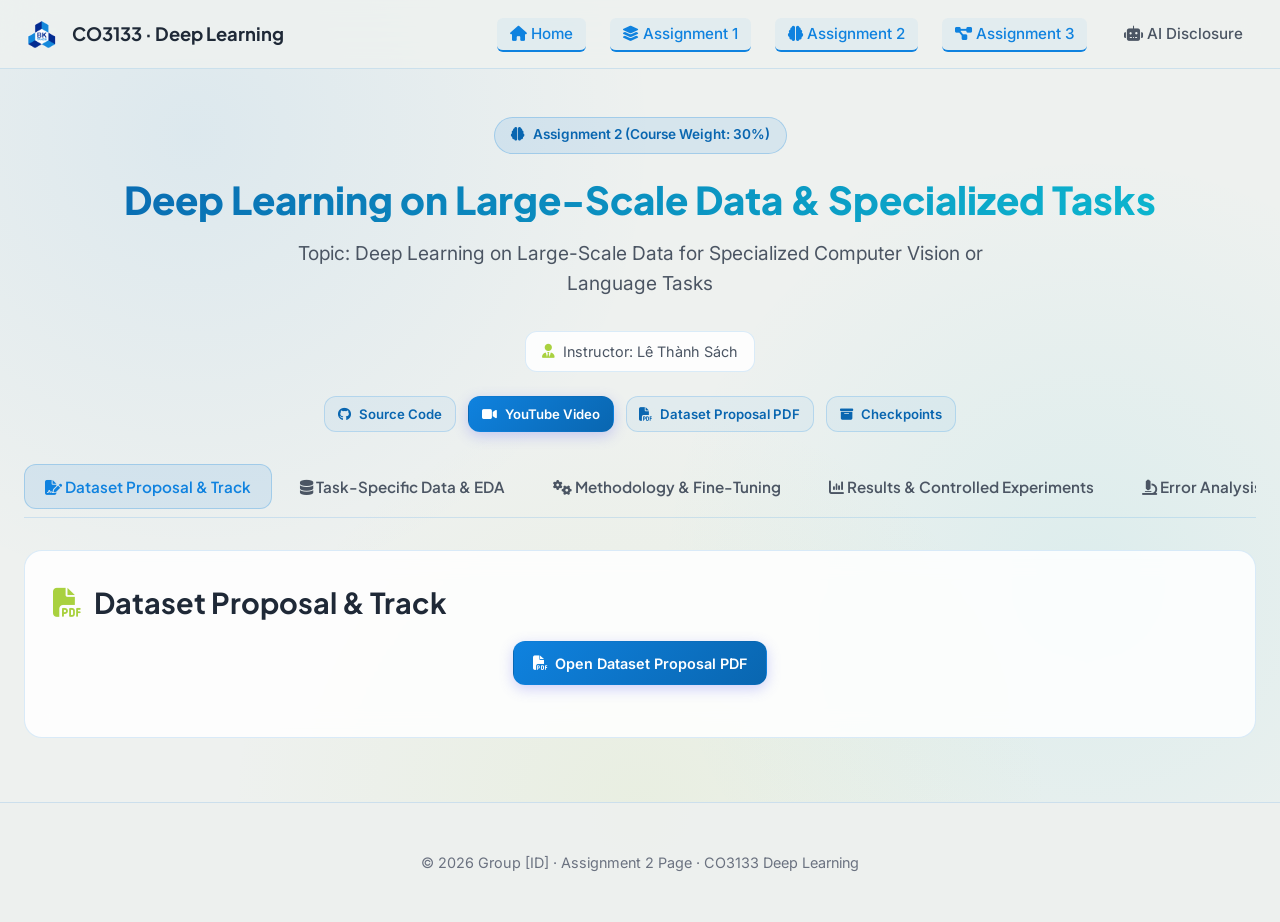
==== Assignment2/index.html @ c1dad59a "Added simple EDA illustration to index" ====
<!DOCTYPE html>
<html lang="en">
<head>
  <meta charset="UTF-8">
  <meta name="viewport" content="width=device-width, initial-scale=1.0">
  <title>Assignment 2 | Deep Learning & Its Applications</title>
  <meta name="description" content="Assignment 2: Deep Learning on Large-Scale Data and Specialized Tasks - Specialized Computer Vision / Language Track.">
  <link rel="stylesheet" href="../docs/assets/css/styles.css">
  <link rel="stylesheet" href="https://cdnjs.cloudflare.com/ajax/libs/font-awesome/6.4.0/css/all.min.css">
</head>
<body>

  <!-- Navigation Bar -->
  <nav class="navbar">
    <div class="container">
      <a href="../docs/index.html" class="nav-brand">
        <img src="../docs/assets/logoBK.png" alt="HCMUT Logo" class="brand-logo">
        <span>CO3133 · Deep Learning</span>
      </a>
      <ul class="nav-links">
        <li><a href="../docs/index.html" class="nav-link"><i class="fa-solid fa-house"></i> Home</a></li>
        <li><a href="../Assignment1/index.html" class="nav-link"><i class="fa-solid fa-layer-group"></i> Assignment 1</a></li>
        <li><a href="index.html" class="nav-link active"><i class="fa-solid fa-brain"></i> Assignment 2</a></li>
        <li><a href="../Assignment3/index.html" class="nav-link"><i class="fa-solid fa-diagram-project"></i> Assignment 3</a></li>
        <li><a href="../docs/index.html#ai-disclosure" class="nav-link"><i class="fa-solid fa-robot"></i> AI Disclosure</a></li>
      </ul>
    </div>
  </nav>

  <!-- Page Header -->
  <header class="hero" style="padding: 3rem 0 2rem 0;">
    <div class="container">
      <div class="hero-pill">
        <i class="fa-solid fa-brain"></i> Assignment 2 (Course Weight: 30%)
      </div>
      <h1 class="hero-title" style="font-size: 2.4rem;">Deep Learning on Large-Scale Data & Specialized Tasks</h1>
      <p class="hero-subtitle">
        Topic: Deep Learning on Large-Scale Data for Specialized Computer Vision or Language Tasks
      </p>

      <div class="hero-meta">
        <div class="meta-item"><i class="fa-solid fa-user-tie"></i> Instructor: Lê Thành Sách</div>
      </div>

      <div class="card-footer" style="justify-content: center; margin-top: 1.5rem;">
        <a href="https://github.com/MinhTrinhh/deep-learning-landing-page/tree/main/Assignment2/code" target="_blank" class="btn btn-secondary btn-sm"><i class="fa-brands fa-github"></i> Source Code</a>
        <a href="#video-section" class="btn btn-primary btn-sm"><i class="fa-solid fa-video"></i> YouTube Video</a>
        <a href="./dataproposal/dataproposal.pdf" target="_blank" class="btn btn-secondary btn-sm"><i class="fa-solid fa-file-pdf"></i> Dataset Proposal PDF</a>
        <a href="./checkpoints/" class="btn btn-secondary btn-sm"><i class="fa-solid fa-box-archive"></i> Checkpoints</a>
      </div>
    </div>
  </header>

  <!-- Main Content Area (Handbook Section 2.2) -->
  <main class="container">

    <!-- Interactive Navigation Tabs -->
    <div class="tabs">
      <button class="tab-btn active" data-tab="tab-proposal"><i class="fa-solid fa-file-signature"></i> Dataset Proposal & Track</button>
      <button class="tab-btn" data-tab="tab-data"><i class="fa-solid fa-database"></i> Task-Specific Data & EDA</button>
      <button class="tab-btn" data-tab="tab-methodology"><i class="fa-solid fa-gears"></i> Methodology & Fine-Tuning</button>
      <button class="tab-btn" data-tab="tab-results"><i class="fa-solid fa-chart-column"></i> Results & Controlled Experiments</button>
      <button class="tab-btn" data-tab="tab-analysis"><i class="fa-solid fa-microscope"></i> Error Analysis & Compute Cost</button>
      <button class="tab-btn" data-tab="tab-video"><i class="fa-solid fa-play"></i> Video & Deliverables</button>
      <button class="tab-btn" data-tab="tab-ai"><i class="fa-solid fa-robot"></i> AI Disclosure</button>
    </div>

    <!-- TAB 1: Dataset Proposal -->
    <div class="tab-content active" id="tab-proposal">
      <div class="card">
        <h2 class="section-title"><i class="fa-solid fa-file-pdf"></i> Dataset Proposal & Track</h2>
        <div class="card-body" style="margin-top: 1rem; text-align: center;">
          <a href="./dataproposal/dataproposal.pdf" target="_blank" class="btn btn-primary">
            <i class="fa-solid fa-file-pdf"></i> Open Dataset Proposal PDF
          </a>
        </div>
      </div>
    </div>

    <!-- TAB 2: Task-Specific Data & EDA -->
    <div class="tab-content" id="tab-data">
      <div class="card">
        <h2 class="section-title"><i class="fa-solid fa-chart-line"></i> Exploratory Data Analysis</h2>
        <div class="card-body" style="margin-top: 1rem;">
          <p>
            The dataset contains COVID-19-related tweets labeled with one of five sentiment classes.
            The analysis below summarizes class balance, tweet length, and the temporal structure of
            the supplied training and test splits. The model input is <code>OriginalTweet</code>; the
            target is <code>Sentiment</code>.
          </p>

          <div class="grid-2" style="margin-top: 1.5rem; gap: 1rem;">
            <div class="card" style="margin: 0;">
              <div class="card-body">
                <p style="color: var(--text-muted); margin-bottom: 0.35rem;">Training samples</p>
                <h3 style="margin: 0;">41,157</h3>
              </div>
            </div>
            <div class="card" style="margin: 0;">
              <div class="card-body">
                <p style="color: var(--text-muted); margin-bottom: 0.35rem;">Test samples</p>
                <h3 style="margin: 0;">3,798</h3>
              </div>
            </div>
            <div class="card" style="margin: 0;">
              <div class="card-body">
                <p style="color: var(--text-muted); margin-bottom: 0.35rem;">Sentiment classes</p>
                <h3 style="margin: 0;">5</h3>
              </div>
            </div>
            <div class="card" style="margin: 0;">
              <div class="card-body">
                <p style="color: var(--text-muted); margin-bottom: 0.35rem;">Missing tweet texts / labels</p>
                <h3 style="margin: 0;">0 / 0</h3>
              </div>
            </div>
          </div>

          <h3 style="margin-top: 2rem;">1. Sentiment Class Distribution</h3>
          <p>
            Positive is the largest training class (11,422; 27.75%), while Extremely Negative is the
            smallest (5,481; 13.32%). The dataset is moderately imbalanced, but no single class
            dominates. Accuracy should therefore be reported alongside macro-F1, which weights all
            five classes equally.
          </p>
          <figure style="margin: 1.25rem 0 1.75rem;">
            <img src="./eda_assets/sentiment_distribution.png"
                 alt="Bar charts showing sentiment counts in the training and test sets"
                 loading="lazy"
                 style="display: block; width: 100%; max-width: 1000px; height: auto; margin: 0 auto; border-radius: var(--radius-md);">
            <figcaption style="text-align: center; color: var(--text-muted); font-size: 0.9rem; margin-top: 0.6rem;">
              Figure 1. Sentiment label counts in the supplied training and test sets.
            </figcaption>
          </figure>

          <h3>2. Tweet Length and Text Characteristics</h3>
          <p>
            Tweets contain informal social-media text, including URLs, hashtags, mentions, and
            punctuation. Mean tweet length is 204.20 characters and 30.50 whitespace-separated words
            in the training set, compared with 213.44 characters and 32.91 words in the test set.
            The observed maximum is 64 words in training and 62 words in testing.
          </p>
          <figure style="margin: 1.25rem 0 1.75rem;">
            <img src="./eda_assets/word_count_distribution.png"
                 alt="Histograms of whitespace-separated word counts per tweet for the training and test sets"
                 loading="lazy"
                 style="display: block; width: 100%; max-width: 1000px; height: auto; margin: 0 auto; border-radius: var(--radius-md);">
            <figcaption style="text-align: center; color: var(--text-muted); font-size: 0.9rem; margin-top: 0.6rem;">
              Figure 2. Word-count distributions for training and test tweets.
            </figcaption>
          </figure>

          <div class="table-responsive" style="margin: 1rem 0 1.75rem;">
            <table class="table">
              <thead>
                <tr><th>Statistic</th><th>Training set</th><th>Test set</th></tr>
              </thead>
              <tbody>
                <tr><td>Mean characters per tweet</td><td>204.20</td><td>213.44</td></tr>
                <tr><td>Median characters per tweet</td><td>215</td><td>227</td></tr>
                <tr><td>Mean words per tweet</td><td>30.50</td><td>32.91</td></tr>
                <tr><td>Median words per tweet</td><td>32</td><td>34</td></tr>
                <tr><td>Mean URLs per tweet</td><td>0.58</td><td>0.48</td></tr>
                <tr><td>Mean hashtags per tweet</td><td>1.97</td><td>2.06</td></tr>
                <tr><td>Mean mentions per tweet</td><td>0.43</td><td>0.32</td></tr>
              </tbody>
            </table>
          </div>

          <p>
            Preprocessing will preserve sentiment-bearing signals such as negation, punctuation,
            and hashtags. Token sequences will be truncated and padded consistently, with padding
            excluded from meaningful model computation through attention masks or sequence-length
            handling.
          </p>

          <h3 style="margin-top: 2rem;">3. Temporal Distribution Shift</h3>
          <p>
            The supplied test set primarily predates the training set: test dates span 2–16 March
            2020, whereas training dates span 16 March–14 April 2020. Tweet volume also varies
            substantially by date. Because COVID-19 discussion and public sentiment can change over
            time, test performance may reflect temporal distribution differences as well as model
            quality.
          </p>
          <div class="grid-2" style="margin-top: 1rem; gap: 1rem;">
            <figure style="margin: 0;">
              <img src="./eda_assets/test_tweets_by_date.png"
                   alt="Line chart of test tweet counts by date from early to mid-March 2020"
                   loading="lazy"
                   style="display: block; width: 100%; height: auto; border-radius: var(--radius-md);">
              <figcaption style="text-align: center; color: var(--text-muted); font-size: 0.9rem; margin-top: 0.6rem;">
                Figure 3. Test tweets per date (2–16 March 2020).
              </figcaption>
            </figure>
            <figure style="margin: 0;">
              <img src="./eda_assets/train_tweets_by_date.png"
                   alt="Line chart of training tweet counts by date from mid-March to mid-April 2020"
                   loading="lazy"
                   style="display: block; width: 100%; height: auto; border-radius: var(--radius-md);">
              <figcaption style="text-align: center; color: var(--text-muted); font-size: 0.9rem; margin-top: 0.6rem;">
                Figure 4. Training tweets per date (16 March–14 April 2020).
              </figcaption>
            </figure>
          </div>

          <div class="callout callout-info" style="margin-top: 1.5rem;">
            <div class="callout-title">Evaluation consideration</div>
            <p>
              Keep the supplied test split untouched for the primary comparison, and interpret its
              results in light of the temporal difference. Use a stratified validation subset from the
              training file for checkpoint selection and hyperparameter tuning.
            </p>
          </div>

          <h3 style="margin-top: 2rem;">4. Duplicate and Missing-Value Checks</h3>
          <p>
            Tweet texts and sentiment labels have no missing values. The preliminary normalized-text
            check found 15 repeated texts within the training set, no repeated normalized texts within
            the test set, and one normalized text shared across the two splits (approximately 0.03% of
            unique test texts). No conflicting sentiment labels were found for normalized duplicates.
            This overlap should be documented when reporting final evaluation results.
          </p>
        </div>
      </div>
    </div>

    <!-- TAB 3: Methodology -->
    <div class="tab-content" id="tab-methodology">
      <div class="card">
        <h2 class="section-title"><i class="fa-solid fa-sliders"></i> Baseline, Pretrained Backbone & Fine-Tuning Protocol</h2>
        <div class="card-body" style="margin-top: 1rem;">
          <p>Documented fine-tuning protocol (frozen backbone vs layer-wise unfreezing, learning rate schedulers, data augmentation strategies).</p>
        </div>
      </div>
    </div>

    <!-- TAB 4: Results & Controlled Experiments -->
    <div class="tab-content" id="tab-results">
      <div class="card">
        <h2 class="section-title"><i class="fa-solid fa-flask"></i> Controlled Factor Experiments & Metrics</h2>
        <div class="card-body" style="margin-top: 1rem;">
          
          <div class="table-responsive">
            <table class="table">
              <thead>
                <tr>
                  <th>Experiment ID</th>
                  <th>Changed Factor</th>
                  <th>Primary Metric (mAP / mIoU / Acc)</th>
                  <th>Secondary Metric (F1 / Dice)</th>
                  <th>Compute Cost</th>
                </tr>
              </thead>
              <tbody>
                <tr>
                  <td><strong>EXP-1</strong></td>
                  <td>Baseline (Scratch training)</td>
                  <td>--</td>
                  <td>--</td>
                  <td>--</td>
                </tr>
                <tr>
                  <td><strong>EXP-2</strong></td>
                  <td>Pretrained Backbone (Frozen)</td>
                  <td>--</td>
                  <td>--</td>
                  <td>--</td>
                </tr>
                <tr>
                  <td><strong>EXP-3</strong></td>
                  <td>Pretrained Backbone (Full Fine-Tune)</td>
                  <td>--</td>
                  <td>--</td>
                  <td>--</td>
                </tr>
              </tbody>
            </table>
          </div>

        </div>
      </div>
    </div>

    <!-- TAB 5: Error Analysis & Compute Cost -->
    <div class="tab-content" id="tab-analysis">
      <div class="card">
        <h2 class="section-title"><i class="fa-solid fa-bug"></i> Error Taxonomy & Compute-Cost Breakdown</h2>
        <div class="card-body" style="margin-top: 1rem;">
          <p>Failure category breakdown, qualitative failure cases, and hardware compute utilization analysis (GPU hours, memory footprint).</p>
        </div>
      </div>
    </div>

    <!-- TAB 6: Video & Deliverables -->
    <div class="tab-content" id="tab-video">
      <div class="card" id="video-section">
        <h2 class="section-title"><i class="fa-solid fa-video"></i> Presentation Video & Deliverables</h2>
        <div class="card-body" style="margin-top: 1rem;">
          <div class="callout callout-info">
            <div class="callout-title">YouTube Title Standard</div>
            <p><code>CO3133-Semester-261 - Group [ID] - Assignment 2</code></p>
          </div>

          <div class="video-responsive">
            <div class="video-placeholder">
              <i class="fa-brands fa-youtube"></i>
              <p><strong>YouTube Video Embed Placeholder (Assignment 2)</strong></p>
            </div>
          </div>
        </div>
      </div>
    </div>

    <!-- TAB 7: AI Disclosure -->
    <div class="tab-content" id="tab-ai">
      <div class="card">
        <h2 class="section-title"><i class="fa-solid fa-robot"></i> Assignment 2 AI Disclosure</h2>
        <div class="card-body" style="margin-top: 1rem;">
          <p>AI usage records for Assignment 2 per Section 5 of the handbook.</p>
        </div>
      </div>
    </div>

  </main>

  <!-- Footer -->
  <footer class="footer">
    <div class="container">
      <p>© 2026 Group [ID] · Assignment 2 Page · CO3133 Deep Learning</p>
    </div>
  </footer>

  <script src="../docs/assets/js/main.js"></script>
</body>
</html>
---- docs/assets/css/styles.css ----
/* ==========================================================================
   Deep Learning & Its Applications (CO3133) - Design System & Styles
   ========================================================================== */

@import url('https://fonts.googleapis.com/css2?family=Inter:wght@300;400;500;600;700;800&family=JetBrains+Mono:wght@400;500;600&family=Plus+Jakarta+Sans:wght@500;600;700;800&display=swap');

:root {
  /* Color Palette - Beach Theme */
  --bg-dark: #eef1ef;
  --bg-card: rgba(255, 255, 255, 0.85);
  --bg-card-hover: rgba(255, 255, 255, 1);
  --bg-surface: #ffffff;
  --bg-glass: rgba(255, 255, 255, 0.65);
  
  --border-color: rgba(15, 130, 223, 0.15);
  --border-highlight: rgba(13, 188, 209, 0.4);
  
  --primary: #0f82df;
  --primary-light: #0dbcd1;
  --primary-dark: #0966b0;
  --secondary: #a9d13f;
  --secondary-light: #92e4cc;
  --accent: #0dbcd1;
  
  --text-main: #1f2937;
  --text-muted: #4b5563;
  --text-subtle: #6b7280;
  
  --status-approved: #86ad21;
  --status-pending: #f59e0b;
  --status-info: #0f82df;

  /* Fonts & Shadows */
  --font-heading: 'Plus Jakarta Sans', -apple-system, sans-serif;
  --font-body: 'Inter', -apple-system, sans-serif;
  --font-mono: 'JetBrains Mono', monospace;
  
  --glow-primary: 0 0 25px rgba(15, 130, 223, 0.2);
  --glow-secondary: 0 0 25px rgba(169, 209, 63, 0.2);
  --glass-shadow: 0 8px 32px 0 rgba(0, 0, 0, 0.05);
  
  --radius-sm: 6px;
  --radius-md: 12px;
  --radius-lg: 18px;
  --radius-xl: 24px;

  --transition: all 0.25s cubic-bezier(0.4, 0, 0.2, 1);
}

/* Base Reset & Typography */
* {
  box-sizing: border-box;
  margin: 0;
  padding: 0;
}

html {
  scroll-behavior: smooth;
  font-size: 16px;
}

body {
  background-color: var(--bg-dark);
  color: var(--text-main);
  font-family: var(--font-body);
  line-height: 1.6;
  overflow-x: hidden;
  background-image: 
    radial-gradient(circle at 15% 15%, rgba(15, 130, 223, 0.08) 0%, transparent 35%),
    radial-gradient(circle at 85% 65%, rgba(13, 188, 209, 0.08) 0%, transparent 35%),
    radial-gradient(circle at 50% 90%, rgba(169, 209, 63, 0.08) 0%, transparent 40%);
  background-attachment: fixed;
}

/* Layout Containers */
.container {
  max-width: 1280px;
  margin: 0 auto;
  padding: 0 1.5rem;
}

/* Header & Navigation */
.navbar {
  position: sticky;
  top: 0;
  z-index: 100;
  background: rgba(238, 241, 239, 0.85);
  backdrop-filter: blur(16px);
  -webkit-backdrop-filter: blur(16px);
  border-bottom: 1px solid var(--border-color);
  padding: 1rem 0;
  transition: var(--transition);
}

.navbar .container {
  display: flex;
  justify-content: space-between;
  align-items: center;
}

.nav-brand {
  display: flex;
  align-items: center;
  gap: 0.75rem;
  text-decoration: none;
  color: var(--text-main);
  font-family: var(--font-heading);
  font-weight: 700;
  font-size: 1.15rem;
}

.brand-logo {
  width: 2.25rem;
  height: 2.25rem;
  object-fit: contain;
}

.brand-badge {
  background: linear-gradient(135deg, var(--primary), var(--secondary));
  color: white;
  padding: 0.25rem 0.6rem;
  border-radius: var(--radius-sm);
  font-size: 0.75rem;
  font-weight: 800;
  letter-spacing: 0.5px;
}

.nav-links {
  display: flex;
  list-style: none;
  gap: 1.5rem;
  align-items: center;
}

.nav-link {
  color: var(--text-muted);
  text-decoration: none;
  font-weight: 500;
  font-size: 0.95rem;
  transition: var(--transition);
  padding: 0.4rem 0.8rem;
  border-radius: var(--radius-sm);
}

.nav-link:hover, .nav-link.active {
  color: var(--primary);
  background: rgba(15, 130, 223, 0.05);
}

.nav-link.active {
  color: var(--primary);
  border-bottom: 2px solid var(--primary);
}

/* Hero Section */
.hero {
  padding: 4rem 0 3rem 0;
  text-align: center;
  position: relative;
}

.hero-pill {
  display: inline-flex;
  align-items: center;
  gap: 0.5rem;
  padding: 0.4rem 1rem;
  background: rgba(15, 130, 223, 0.1);
  border: 1px solid rgba(15, 130, 223, 0.25);
  border-radius: 9999px;
  color: var(--primary-dark);
  font-size: 0.85rem;
  font-weight: 600;
  margin-bottom: 1.5rem;
}

.hero-title {
  font-family: var(--font-heading);
  font-size: 3rem;
  font-weight: 800;
  line-height: 1.15;
  margin-bottom: 1rem;
  background: linear-gradient(135deg, var(--primary-dark) 0%, var(--primary-light) 100%);
  -webkit-background-clip: text;
  -webkit-text-fill-color: transparent;
}

.hero-subtitle {
  font-size: 1.2rem;
  color: var(--text-muted);
  max-width: 750px;
  margin: 0 auto 2rem auto;
}

.hero-meta {
  display: flex;
  justify-content: center;
  flex-wrap: wrap;
  gap: 1.5rem;
  font-size: 0.9rem;
  color: var(--text-muted);
}

.meta-item {
  display: flex;
  align-items: center;
  gap: 0.5rem;
  background: var(--bg-card);
  padding: 0.5rem 1rem;
  border-radius: var(--radius-md);
  border: 1px solid var(--border-color);
}

.meta-item i {
  color: var(--secondary);
}

/* Cards & Grid Layouts */
.grid-3 {
  display: grid;
  grid-template-columns: repeat(auto-fit, minmax(320px, 1fr));
  gap: 1.75rem;
  margin: 2rem 0;
}

.grid-2 {
  display: grid;
  grid-template-columns: repeat(auto-fit, minmax(400px, 1fr));
  gap: 1.75rem;
  margin: 2rem 0;
}

.card {
  background: var(--bg-card);
  backdrop-filter: blur(12px);
  -webkit-backdrop-filter: blur(12px);
  border: 1px solid var(--border-color);
  border-radius: var(--radius-lg);
  padding: 1.75rem;
  transition: var(--transition);
  position: relative;
  overflow: hidden;
  display: flex;
  flex-direction: column;
}

.card:hover {
  transform: translateY(-4px);
  background: var(--bg-card-hover);
  border-color: var(--border-highlight);
  box-shadow: var(--glow-primary);
}

.card-header {
  display: flex;
  justify-content: space-between;
  align-items: flex-start;
  margin-bottom: 1rem;
}

.card-title {
  font-family: var(--font-heading);
  font-size: 1.3rem;
  font-weight: 700;
  color: var(--text-main);
}

.card-badge {
  font-size: 0.75rem;
  font-weight: 700;
  padding: 0.25rem 0.6rem;
  border-radius: var(--radius-sm);
  text-transform: uppercase;
}

.badge-weight {
  background: rgba(99, 102, 241, 0.15);
  color: var(--primary-light);
  border: 1px solid rgba(99, 102, 241, 0.3);
}

.badge-approved {
  background: rgba(16, 185, 129, 0.15);
  color: var(--status-approved);
  border: 1px solid rgba(16, 185, 129, 0.3);
}

.badge-pending {
  background: rgba(245, 158, 11, 0.15);
  color: var(--status-pending);
  border: 1px solid rgba(245, 158, 11, 0.3);
}

.card-body {
  color: var(--text-muted);
  font-size: 0.95rem;
  margin-bottom: 1.5rem;
  flex-grow: 1;
}

.card-footer {
  display: flex;
  gap: 0.75rem;
  flex-wrap: wrap;
}

/* Button Styles */
.btn {
  display: inline-flex;
  align-items: center;
  gap: 0.5rem;
  padding: 0.6rem 1.2rem;
  border-radius: var(--radius-md);
  font-weight: 600;
  font-size: 0.9rem;
  text-decoration: none;
  cursor: pointer;
  transition: var(--transition);
  border: 1px solid transparent;
}

.btn-primary {
  background: linear-gradient(135deg, var(--primary), var(--primary-dark));
  color: white;
  box-shadow: 0 4px 14px rgba(99, 102, 241, 0.3);
}

.btn-primary:hover {
  transform: translateY(-2px);
  box-shadow: 0 6px 20px rgba(99, 102, 241, 0.5);
}

.btn-secondary {
  background: rgba(15, 130, 223, 0.05);
  color: var(--primary-dark);
  border: 1px solid rgba(15, 130, 223, 0.2);
}

.btn-secondary:hover {
  background: rgba(15, 130, 223, 0.1);
  border-color: rgba(15, 130, 223, 0.3);
}

.btn-sm {
  padding: 0.4rem 0.8rem;
  font-size: 0.825rem;
}

/* Section Titles & Containers */
.section {
  padding: 3rem 0;
  border-bottom: 1px solid var(--border-color);
}

.section-header {
  margin-bottom: 2rem;
}

.section-title {
  font-family: var(--font-heading);
  font-size: 1.8rem;
  font-weight: 700;
  color: var(--text-main);
  display: flex;
  align-items: center;
  gap: 0.75rem;
}

.section-title i {
  color: var(--secondary);
}

.section-desc {
  color: var(--text-muted);
  margin-top: 0.4rem;
}

/* Timeline Components */
.timeline {
  position: relative;
  max-width: 900px;
  margin: 2rem auto;
  padding-left: 2rem;
}

.timeline::before {
  content: '';
  position: absolute;
  left: 0;
  top: 0;
  bottom: 0;
  width: 2px;
  background: linear-gradient(180deg, var(--primary), var(--secondary), transparent);
}

.timeline-item {
  position: relative;
  margin-bottom: 2rem;
}

.timeline-dot {
  position: absolute;
  left: -2rem;
  top: 0.25rem;
  transform: translateX(-50%);
  width: 14px;
  height: 14px;
  border-radius: 50%;
  background: var(--bg-dark);
  border: 3px solid var(--secondary);
}

.timeline-item.active .timeline-dot {
  background: var(--secondary-light);
  box-shadow: var(--glow-secondary);
}

.timeline-content {
  background: var(--bg-card);
  border: 1px solid var(--border-color);
  border-radius: var(--radius-md);
  padding: 1.25rem;
}

.timeline-date {
  font-size: 0.8rem;
  font-weight: 700;
  color: var(--secondary-light);
  margin-bottom: 0.25rem;
  text-transform: uppercase;
}

.timeline-title {
  font-size: 1.1rem;
  font-weight: 700;
  color: var(--text-main);
  margin-bottom: 0.5rem;
}

/* Tables */
.table-responsive {
  width: 100%;
  overflow-x: auto;
  margin: 1.5rem 0;
  border-radius: var(--radius-md);
  border: 1px solid var(--border-color);
}

.table {
  width: 100%;
  border-collapse: collapse;
  text-align: left;
  font-size: 0.925rem;
  background: var(--bg-card);
}

.table th {
  background: rgba(238, 241, 239, 0.9);
  color: var(--text-main);
  font-family: var(--font-heading);
  font-weight: 600;
  padding: 0.9rem 1.2rem;
  border-bottom: 1px solid var(--border-color);
}

.table td {
  padding: 0.9rem 1.2rem;
  border-bottom: 1px solid var(--border-color);
  color: var(--text-muted);
}

.table tbody tr:hover {
  background: rgba(15, 130, 223, 0.03);
}

/* Profile Cards */
.profile-card {
  background: var(--bg-card);
  border: 1px solid var(--border-color);
  border-radius: var(--radius-lg);
  padding: 2rem 1.5rem;
  text-align: center;
  transition: var(--transition);
  position: relative;
  overflow: hidden;
  box-shadow: 0 4px 6px -1px rgba(0, 0, 0, 0.05);
}

.profile-card:hover {
  transform: translateY(-5px);
  box-shadow: var(--glow-primary);
  border-color: var(--primary-light);
}

.profile-avatar {
  width: 80px;
  height: 80px;
  margin: 0 auto 1.25rem;
  border-radius: 50%;
  background: linear-gradient(135deg, var(--primary), var(--secondary));
  display: flex;
  align-items: center;
  justify-content: center;
  font-weight: 800;
  font-size: 1.5rem;
  color: white;
  box-shadow: 0 4px 14px rgba(15, 130, 223, 0.3);
  border: 3px solid white;
}

.profile-info h4 {
  font-family: var(--font-heading);
  font-size: 1.25rem;
  color: var(--text-main);
  margin-bottom: 0.5rem;
}

.profile-role {
  display: inline-block;
  font-size: 0.8rem;
  font-weight: 600;
  padding: 0.3rem 0.75rem;
  background: rgba(15, 130, 223, 0.1);
  color: var(--primary-dark);
  border-radius: 9999px;
  margin-bottom: 1.5rem;
  border: 1px solid rgba(15, 130, 223, 0.2);
}

.profile-details {
  border-top: 1px dashed var(--border-color);
  padding-top: 1.25rem;
  display: flex;
  flex-direction: column;
  gap: 0.75rem;
  text-align: left;
}

.detail-item {
  display: flex;
  align-items: center;
  gap: 0.75rem;
  font-size: 0.9rem;
  color: var(--text-muted);
}

.detail-item i {
  color: var(--primary);
  font-size: 1.1rem;
  width: 16px;
  text-align: center;
}

.detail-item a {
  color: var(--text-muted);
  text-decoration: none;
  transition: var(--transition);
}

.detail-item a:hover {
  color: var(--primary);
}
/* Content Tabs */
.tabs {
  display: flex;
  gap: 0.5rem;
  border-bottom: 1px solid var(--border-color);
  margin-bottom: 2rem;
  overflow-x: auto;
  padding-bottom: 0.5rem;
}

.tab-btn {
  background: transparent;
  border: none;
  color: var(--text-muted);
  padding: 0.75rem 1.25rem;
  font-family: var(--font-heading);
  font-weight: 600;
  font-size: 0.95rem;
  cursor: pointer;
  border-radius: var(--radius-md);
  transition: var(--transition);
  white-space: nowrap;
}

.tab-btn:hover {
  color: var(--text-main);
  background: rgba(255, 255, 255, 0.05);
}

.tab-btn.active {
  color: var(--primary);
  background: rgba(15, 130, 223, 0.1);
  border: 1px solid rgba(15, 130, 223, 0.25);
}

.tab-content {
  display: none;
}

.tab-content.active {
  display: block;
  animation: fadeIn 0.3s ease-in-out;
}

@keyframes fadeIn {
  from { opacity: 0; transform: translateY(6px); }
  to { opacity: 1; transform: translateY(0); }
}

/* Callout & GitHub Alerts */
.callout {
  padding: 1.25rem;
  border-radius: var(--radius-md);
  margin: 1.5rem 0;
  border-left: 4px solid;
  background: var(--bg-card);
}

.callout-info {
  border-color: var(--status-info);
  background: rgba(59, 130, 246, 0.08);
}

.callout-warning {
  border-color: var(--status-pending);
  background: rgba(245, 158, 11, 0.08);
}

.callout-title {
  font-weight: 700;
  margin-bottom: 0.4rem;
  display: flex;
  align-items: center;
  gap: 0.5rem;
}

/* Assignment 1: Data & EDA */
.method-heading {
  display: flex;
  align-items: flex-end;
  justify-content: space-between;
  gap: 2rem;
  margin-bottom: 1.25rem;
}

.method-heading h3 {
  display: flex;
  align-items: center;
  gap: 0.6rem;
  color: var(--text-main);
  font-family: var(--font-heading);
  font-size: 1.2rem;
}

.method-heading h3 i { color: var(--primary); }
.method-heading p { max-width: 510px; color: var(--text-muted); font-size: 0.85rem; text-align: right; }

.pipeline-diagram {
  overflow: hidden;
  border: 1px solid var(--border-color);
  border-radius: var(--radius-lg);
  background: var(--bg-surface);
  box-shadow: 0 8px 24px rgba(31, 41, 55, 0.05);
}

.pipeline-diagram > a { display: block; padding: 1.25rem; background: #f8fafc; }
.pipeline-diagram img { display: block; width: 100%; height: auto; max-height: 1100px; object-fit: contain; }
.pipeline-diagram figcaption { display: flex; align-items: center; justify-content: space-between; gap: 1rem; padding: 0.85rem 1.1rem; border-top: 1px solid var(--border-color); color: var(--text-muted); font-size: 0.78rem; }

.architecture-diagrams { margin-top: 2.25rem; }
.architecture-diagrams .method-heading { margin-bottom: 1rem; }
.architecture-diagram-grid { display: grid; gap: 1.25rem; }
.architecture-diagram-card {
  overflow: hidden;
  border: 1px solid var(--border-color);
  border-radius: var(--radius-lg);
  background: var(--bg-surface);
  box-shadow: 0 8px 24px rgba(31, 41, 55, 0.05);
}
.architecture-diagram-card > a { display: block; overflow-x: auto; padding: 1rem; background: #f8fafc; }
.architecture-diagram-card img { display: block; width: 100%; min-width: 760px; height: auto; color-scheme: only light; }
.architecture-diagram-card figcaption {
  padding: 0.85rem 1.1rem;
  border-top: 1px solid var(--border-color);
  color: var(--text-muted);
  font-size: 0.8rem;
}
.architecture-diagram-summary { display: flex; align-items: center; justify-content: space-between; gap: 1rem; }
.architecture-diagram-summary strong { color: var(--text-main); }
.architecture-diagram-card figcaption p { margin-top: 0.65rem; line-height: 1.65; }
.compact-points {
  margin: 0.6rem 0 0;
  padding-left: 1.15rem;
  color: var(--text-muted);
  line-height: 1.55;
}
.compact-points li + li { margin-top: 0.25rem; }
.section-desc.compact-points { margin-bottom: 1.25rem; }

.result-figure-stack { display: grid; gap: 1.25rem; margin-top: 1rem; }
.result-figure-card {
  overflow: hidden;
  border: 1px solid var(--border-color);
  border-radius: var(--radius-lg);
  background: var(--bg-surface);
  box-shadow: 0 8px 24px rgba(31, 41, 55, 0.05);
}
.result-figure-card > a { display: flex; justify-content: center; padding: 1rem; background: #f8fafc; }
.result-figure-card img { display: block; width: 100%; max-width: 1200px; height: auto; object-fit: contain; }
.result-figure-card--matrix img { max-width: 820px; }
.result-figure-card figcaption {
  display: flex;
  align-items: center;
  justify-content: space-between;
  gap: 1rem;
  padding: 0.9rem 1.1rem;
  border-top: 1px solid var(--border-color);
  color: var(--text-muted);
  font-size: 0.82rem;
}
.result-figure-card figcaption strong { color: var(--text-main); }

.model-discussion-stack {
  display: grid;
  gap: 1rem;
  margin-top: 1.5rem;
}

.model-discussion-card {
  padding: 1.35rem 1.45rem;
  border: 1px solid var(--border-color);
  border-left: 4px solid var(--secondary);
  border-radius: var(--radius-md);
  background: rgba(255, 255, 255, 0.72);
}

.model-discussion-card--highlight {
  border-left-color: var(--primary);
  background: rgba(15, 130, 223, 0.07);
}

.model-discussion-card--pending {
  border-left-color: var(--status-pending);
  background: rgba(245, 158, 11, 0.05);
}

.model-discussion-heading {
  display: flex;
  align-items: center;
  gap: 0.85rem;
  margin-bottom: 0.9rem;
}

.model-discussion-heading h3 {
  color: var(--text-main);
  font-family: var(--font-heading);
  font-size: 1.12rem;
}

.model-number {
  display: grid;
  place-items: center;
  flex: 0 0 2.3rem;
  width: 2.3rem;
  height: 2.3rem;
  border-radius: 50%;
  background: rgba(15, 130, 223, 0.1);
  color: var(--primary);
  font-size: 0.78rem;
  font-weight: 800;
}

.model-result {
  margin-left: auto;
  color: var(--secondary-light);
  font-size: 0.84rem;
  font-weight: 700;
  white-space: nowrap;
}

.model-discussion-card p {
  color: var(--text-muted);
  line-height: 1.65;
}

.model-discussion-card p + p { margin-top: 0.65rem; }

.data-eda-panel {
  background: rgba(255, 255, 255, 0.82);
  border: 1px solid var(--border-color);
  border-radius: var(--radius-xl);
  box-shadow: var(--glass-shadow);
  overflow: hidden;
}

.data-eda-header {
  display: flex;
  align-items: flex-start;
  justify-content: space-between;
  gap: 2rem;
  padding: 2rem 2rem 1.5rem;
  background: linear-gradient(135deg, rgba(15, 130, 223, 0.08), rgba(13, 188, 209, 0.04));
  border-bottom: 1px solid var(--border-color);
}

.data-eda-header p,
.eda-section-heading p {
  max-width: 720px;
  margin-top: 0.55rem;
  color: var(--text-muted);
}

.section-eyebrow {
  display: block;
  margin-bottom: 0.35rem;
  color: var(--primary-dark);
  font-size: 0.72rem;
  font-weight: 800;
  letter-spacing: 0.12em;
  text-transform: uppercase;
}

.dataset-badge {
  display: inline-flex;
  align-items: center;
  gap: 0.5rem;
  flex: 0 0 auto;
  padding: 0.55rem 0.9rem;
  border: 1px solid rgba(15, 130, 223, 0.2);
  border-radius: 999px;
  background: rgba(255, 255, 255, 0.78);
  color: var(--primary-dark);
  font-size: 0.82rem;
  font-weight: 700;
}

.dataset-stats {
  display: grid;
  grid-template-columns: repeat(4, 1fr);
  border-bottom: 1px solid var(--border-color);
}

.dataset-stat {
  display: flex;
  flex-direction: column;
  min-width: 0;
  padding: 1.35rem 2rem;
  border-right: 1px solid var(--border-color);
}

.dataset-stat:last-child { border-right: 0; }
.dataset-stat span { color: var(--text-subtle); font-size: 0.78rem; font-weight: 700; text-transform: uppercase; }
.dataset-stat strong { color: var(--text-main); font-family: var(--font-heading); font-size: 1.65rem; line-height: 1.35; }
.dataset-stat small { color: var(--text-muted); font-size: 0.78rem; }

.data-detail-grid {
  display: grid;
  grid-template-columns: minmax(0, 1.75fr) minmax(280px, 0.85fr);
  gap: 1.25rem;
  padding: 2rem;
}

.data-detail-card {
  padding: 1.4rem;
  border: 1px solid var(--border-color);
  border-radius: var(--radius-lg);
  background: var(--bg-surface);
  box-shadow: 0 8px 24px rgba(31, 41, 55, 0.04);
}

.data-card-heading {
  display: flex;
  align-items: center;
  gap: 0.8rem;
  margin-bottom: 1.2rem;
}

.data-card-heading h3,
.eda-section-heading h3 {
  color: var(--text-main);
  font-family: var(--font-heading);
  font-size: 1.08rem;
}

.data-card-icon {
  display: grid;
  width: 2.5rem;
  height: 2.5rem;
  flex: 0 0 auto;
  place-items: center;
  border-radius: 10px;
  background: rgba(15, 130, 223, 0.1);
  color: var(--primary);
}

.transform-flow {
  display: grid;
  grid-template-columns: 1fr auto 1fr auto 1.2fr;
  align-items: stretch;
  gap: 0.6rem;
}

.transform-step {
  display: flex;
  gap: 0.7rem;
  min-width: 0;
  padding: 0.9rem;
  border: 1px solid rgba(15, 130, 223, 0.13);
  border-radius: var(--radius-md);
  background: #f8fbfd;
}

.transform-step p { margin-top: 0.25rem; color: var(--text-muted); font-size: 0.78rem; line-height: 1.5; }
.transform-index { color: var(--primary); font-family: var(--font-mono); font-size: 0.7rem; font-weight: 700; }
.transform-arrow { align-self: center; color: var(--primary-light); font-size: 0.78rem; }

.normalization-note {
  display: flex;
  gap: 0.7rem;
  margin-top: 1rem;
  padding: 0.9rem 1rem;
  border-radius: var(--radius-md);
  background: rgba(169, 209, 63, 0.1);
  color: var(--text-muted);
  font-size: 0.82rem;
}

.normalization-note i { margin-top: 0.2rem; color: var(--status-approved); }
.normalization-note strong { color: var(--text-main); }

.setup-list { display: grid; gap: 0; }
.setup-list div { display: flex; justify-content: space-between; gap: 1rem; padding: 0.62rem 0; border-bottom: 1px dashed var(--border-color); }
.setup-list dt { color: var(--text-muted); font-size: 0.82rem; }
.setup-list dd { color: var(--text-main); font-size: 0.82rem; font-weight: 600; text-align: right; }

.source-note {
  display: flex;
  align-items: center;
  gap: 0.65rem;
  margin-top: 1rem;
  padding: 0.75rem;
  border-radius: var(--radius-md);
  background: rgba(15, 130, 223, 0.06);
  color: var(--primary-dark);
  font-size: 0.76rem;
}

.source-note span { display: flex; flex-direction: column; min-width: 0; }
.source-note code { overflow-wrap: anywhere; color: var(--text-muted); }

.eda-section-heading {
  display: flex;
  align-items: flex-end;
  justify-content: space-between;
  gap: 2rem;
  padding: 0.5rem 2rem 1rem;
}

.eda-section-heading p { max-width: 420px; margin: 0; font-size: 0.85rem; text-align: right; }

.eda-gallery {
  display: grid;
  grid-template-columns: minmax(0, 1fr);
  gap: 1.25rem;
  padding: 0 2rem 2rem;
}

.eda-figure {
  position: relative;
  overflow: hidden;
  border: 1px solid var(--border-color);
  border-radius: var(--radius-lg);
  background: var(--bg-surface);
  box-shadow: 0 8px 24px rgba(31, 41, 55, 0.04);
}

.eda-figure-label {
  position: absolute;
  top: 0.8rem;
  left: 0.8rem;
  z-index: 1;
  display: inline-flex;
  align-items: center;
  gap: 0.4rem;
  padding: 0.35rem 0.65rem;
  border: 1px solid rgba(15, 130, 223, 0.15);
  border-radius: 999px;
  background: rgba(255, 255, 255, 0.92);
  color: var(--primary-dark);
  font-size: 0.72rem;
  font-weight: 700;
  backdrop-filter: blur(8px);
}

.eda-figure img {
  display: block;
  width: 100%;
  height: auto;
  object-fit: contain;
  padding: 1rem;
  background: #f8fafc;
  border-bottom: 1px solid var(--border-color);
}

.eda-figure figcaption { display: flex; flex-direction: column; gap: 0.25rem; padding: 1rem 1.1rem 1.15rem; }
.eda-figure figcaption strong { color: var(--text-main); font-family: var(--font-heading); font-size: 0.92rem; }
.eda-figure figcaption span { color: var(--text-muted); font-size: 0.8rem; line-height: 1.5; }

/* Code Snippets */
pre, code {
  font-family: var(--font-mono);
}

pre {
  background: #f8fafc;
  padding: 1.25rem;
  border-radius: var(--radius-md);
  border: 1px solid var(--border-color);
  overflow-x: auto;
  color: #1f2937;
  font-size: 0.875rem;
  margin: 1rem 0;
}

/* Video Container */
.video-responsive {
  position: relative;
  padding-bottom: 56.25%; /* 16:9 aspect ratio */
  height: 0;
  overflow: hidden;
  border-radius: var(--radius-lg);
  border: 1px solid var(--border-color);
  background: #000;
  margin: 1.5rem 0;
}

.video-responsive iframe, .video-placeholder {
  position: absolute;
  top: 0;
  left: 0;
  width: 100%;
  height: 100%;
  border: 0;
}

.video-placeholder {
  display: flex;
  flex-direction: column;
  align-items: center;
  justify-content: center;
  background: linear-gradient(135deg, #e5e7eb, #d1d5db);
  color: var(--text-muted);
  gap: 1rem;
}

.video-placeholder i {
  font-size: 3.5rem;
  color: #ef4444;
}

/* Footer */
.footer {
  padding: 3rem 0;
  background: rgba(238, 241, 239, 0.95);
  border-top: 1px solid var(--border-color);
  color: var(--text-subtle);
  font-size: 0.9rem;
  margin-top: 4rem;
  text-align: center;
}

/* Media Queries */
@media (max-width: 768px) {
  .hero-title { font-size: 2.2rem; }
  .nav-links { display: none; }
  .grid-3, .grid-2 { grid-template-columns: 1fr; }
  .data-eda-header, .eda-section-heading { align-items: flex-start; flex-direction: column; gap: 0.8rem; }
  .data-eda-header, .data-detail-grid, .eda-gallery { padding-left: 1.1rem; padding-right: 1.1rem; }
  .dataset-stats { grid-template-columns: repeat(2, 1fr); }
  .dataset-stat { padding: 1rem 1.1rem; }
  .dataset-stat:nth-child(2) { border-right: 0; }
  .dataset-stat:nth-child(-n+2) { border-bottom: 1px solid var(--border-color); }
  .data-detail-grid, .eda-gallery { grid-template-columns: 1fr; }
  .transform-flow { grid-template-columns: 1fr; }
  .transform-arrow { transform: rotate(90deg); justify-self: center; }
  .eda-section-heading p { text-align: left; }
  .method-heading { align-items: flex-start; flex-direction: column; gap: 0.6rem; }
  .method-heading p { text-align: left; }
  .pipeline-diagram > a { padding: 0.5rem; }
  .pipeline-diagram figcaption { align-items: flex-start; flex-direction: column; }
  .architecture-diagram-card > a { padding: 0.5rem; }
  .architecture-diagram-card img { min-width: 900px; }
  .architecture-diagram-summary { align-items: flex-start; flex-direction: column; gap: 0.25rem; }
  .result-figure-card > a { padding: 0.5rem; }
  .result-figure-card figcaption { align-items: flex-start; flex-direction: column; gap: 0.25rem; }
  .model-discussion-heading { align-items: flex-start; flex-wrap: wrap; }
  .model-result, .model-discussion-heading .card-badge { margin-left: 3.15rem; }
}
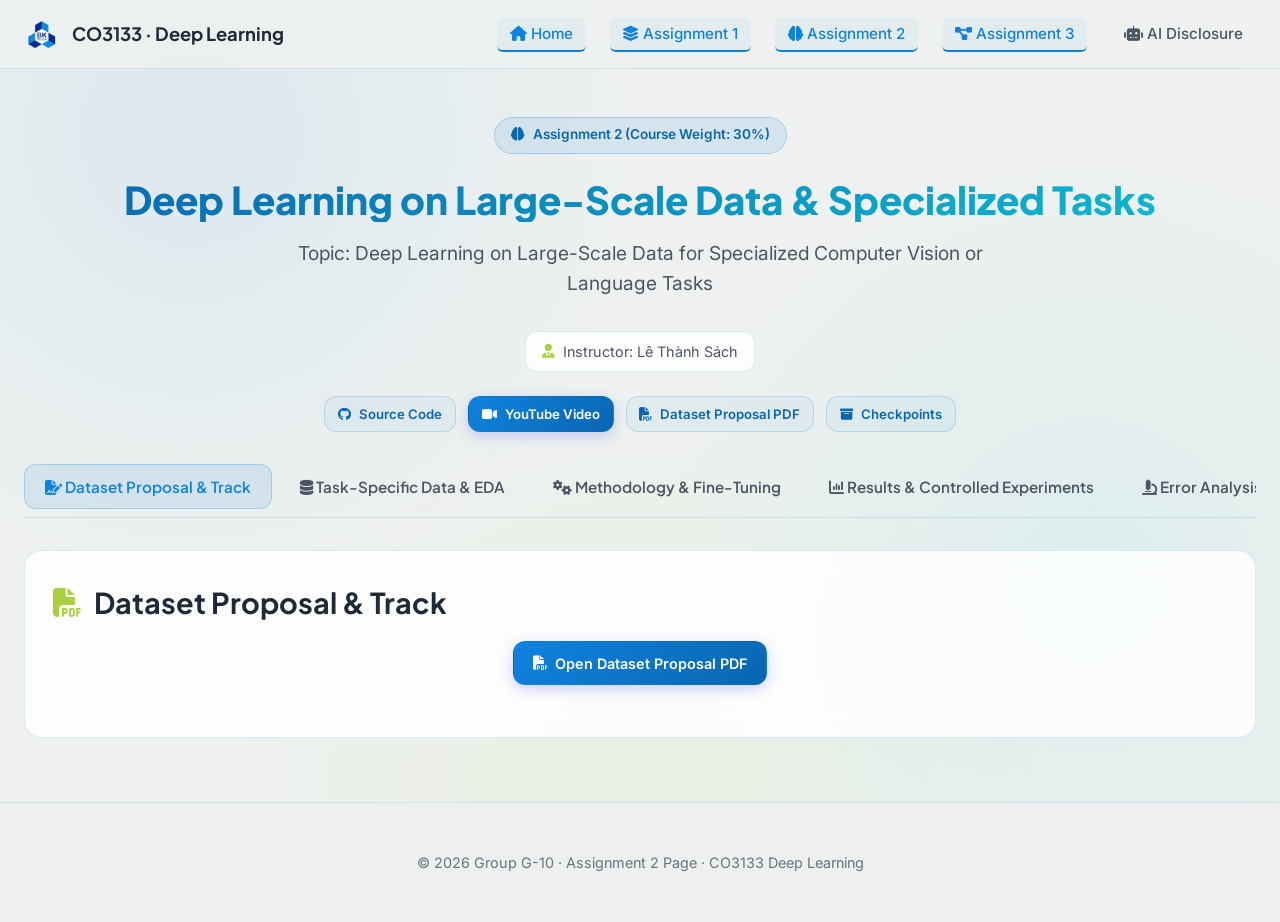
==== commit 693f12d1: "Update group ID in footer and card sections of index.html; enhance AI usage disclosure logs" ====
--- a/Assignment2/index.html
+++ b/Assignment2/index.html
@@ -46,7 +46,7 @@
         <a href="https://github.com/MinhTrinhh/deep-learning-landing-page/tree/main/Assignment2/code" target="_blank" class="btn btn-secondary btn-sm"><i class="fa-brands fa-github"></i> Source Code</a>
         <a href="#video-section" class="btn btn-primary btn-sm"><i class="fa-solid fa-video"></i> YouTube Video</a>
         <a href="./dataproposal/dataproposal.pdf" target="_blank" class="btn btn-secondary btn-sm"><i class="fa-solid fa-file-pdf"></i> Dataset Proposal PDF</a>
-        <a href="./checkpoints/" class="btn btn-secondary btn-sm"><i class="fa-solid fa-box-archive"></i> Checkpoints</a>
+        <a href="https://drive.google.com/drive/folders/1FDS-l2lV9RcuxKZlSyAKLUx_jlTiCJX3?usp=sharing" target="_blank" rel="noopener" class="btn btn-secondary btn-sm"><i class="fa-solid fa-box-archive"></i> Checkpoints</a>
       </div>
     </div>
   </header>
@@ -85,7 +85,7 @@
           <p>
             The dataset contains COVID-19-related tweets labeled with one of five sentiment classes.
             The analysis below summarizes class balance, tweet length, and the temporal structure of
-            the supplied training and test splits. The model input is <code>OriginalTweet</code>; the
+            the supplied training and test splits, and closes with representative example tweets. The model input is <code>OriginalTweet</code>; the
             target is <code>Sentiment</code>.
           </p>
 
@@ -124,7 +124,7 @@
             five classes equally.
           </p>
           <figure style="margin: 1.25rem 0 1.75rem;">
-            <img src="./eda_assets/sentiment_distribution.png"
+            <img src="./corona_eda/class_distribution.png"
                  alt="Bar charts showing sentiment counts in the training and test sets"
                  loading="lazy"
                  style="display: block; width: 100%; max-width: 1000px; height: auto; margin: 0 auto; border-radius: var(--radius-md);">
@@ -141,7 +141,7 @@
             The observed maximum is 64 words in training and 62 words in testing.
           </p>
           <figure style="margin: 1.25rem 0 1.75rem;">
-            <img src="./eda_assets/word_count_distribution.png"
+            <img src="./corona_eda/train_daily_counts.png"
                  alt="Histograms of whitespace-separated word counts per tweet for the training and test sets"
                  loading="lazy"
                  style="display: block; width: 100%; max-width: 1000px; height: auto; margin: 0 auto; border-radius: var(--radius-md);">
@@ -184,7 +184,7 @@
           </p>
           <div class="grid-2" style="margin-top: 1rem; gap: 1rem;">
             <figure style="margin: 0;">
-              <img src="./eda_assets/test_tweets_by_date.png"
+              <img src="./corona_eda/word_count_distribution.png"
                    alt="Line chart of test tweet counts by date from early to mid-March 2020"
                    loading="lazy"
                    style="display: block; width: 100%; height: auto; border-radius: var(--radius-md);">
@@ -193,7 +193,7 @@
               </figcaption>
             </figure>
             <figure style="margin: 0;">
-              <img src="./eda_assets/train_tweets_by_date.png"
+              <img src="./corona_eda/test_daily_counts.png"
                    alt="Line chart of training tweet counts by date from mid-March to mid-April 2020"
                    loading="lazy"
                    style="display: block; width: 100%; height: auto; border-radius: var(--radius-md);">
@@ -201,15 +201,6 @@
                 Figure 4. Training tweets per date (16 March–14 April 2020).
               </figcaption>
             </figure>
-          </div>
-
-          <div class="callout callout-info" style="margin-top: 1.5rem;">
-            <div class="callout-title">Evaluation consideration</div>
-            <p>
-              Keep the supplied test split untouched for the primary comparison, and interpret its
-              results in light of the temporal difference. Use a stratified validation subset from the
-              training file for checkpoint selection and hyperparameter tuning.
-            </p>
           </div>
 
           <h3 style="margin-top: 2rem;">4. Duplicate and Missing-Value Checks</h3>
@@ -220,6 +211,88 @@
             unique test texts). No conflicting sentiment labels were found for normalized duplicates.
             This overlap should be documented when reporting final evaluation results.
           </p>
+          <p>
+            Examples of the texts that are duplicated within the training set are listed below,
+            each with its sentiment label (identical across all copies).
+          </p>
+          <div class="table-responsive" style="margin: 1rem 0 1.75rem;">
+            <table class="table">
+              <thead>
+                <tr><th>#</th><th>OriginalTweet</th><th>Sentiment</th></tr>
+              </thead>
+              <tbody>
+                <tr><td>1</td><td>Scammers often prey on people in the most difficult situations If you re contacted by someone offering to recover your money for an event or a holiday look out for the signs of a potential</td><td>Neutral</td></tr>
+                <tr><td>2</td><td>19 for this too shall pass</td><td>Neutral</td></tr>
+                <tr><td>3</td><td>Our life really changed about the middle of last week to be really honest with you said South Michigan Food Bank CEO Peter Vogel The demand on food from us has been really dramatic</td><td>Positive</td></tr>
+                <tr><td>4</td><td>19 Get protected face masks on stock  regular prices</td><td>Positive</td></tr>
+                <tr><td>5</td><td>With oil prices falling amid the COVID 19 recession it s the beginning of the end for fracking</td><td>Negative</td></tr>
+                <tr><td>6</td><td>Part 2 No Toilet Paper Don t do this</td><td>Negative</td></tr>
+                <tr><td>7</td><td>To get through this together we must all stay apart means you can still go to the grocery store as long as you re not in mandatory isolation or quarantine but limit it to once per week Otherwise</td><td>Positive</td></tr>
+                <tr><td>8</td><td>With milk prices plunging to lows dairy farmers are dumping the product to curb an oversupply during the lockdown More</td><td>Negative</td></tr>
+                <tr><td>9</td><td>All hands on deck  Grocery store executives get a taste of the hard life on coronavirus front lines</td><td>Negative</td></tr>
+                <tr><td>10</td><td>With the COVID 19 pandemic ongoing many people are nervous about going to the grocery store An old tradition is seeing an uptick in business the milkman</td><td>Negative</td></tr>
+                <tr><td>11</td><td>Food supply chains are strong in the COVID 19 pandemic To keep them that way strong public private cooperation smart policy responses and prudent consumer behavior are essential</td><td>Extremely Positive</td></tr>
+                <tr><td>12</td><td>Remember if anyone in your household shows symptoms that may be Coronavirus then you MUST all stay at home That means no one goes to the supermarket or for walks outside Everyone stays in and follows these rules</td><td>Negative</td></tr>
+              </tbody>
+            </table>
+          </div>
+
+          <h3 style="margin-top: 2rem;">5. Representative Samples</h3>
+          <p>
+            Figure 5 shows 15 training tweets drawn at random (fixed seed), each titled with its
+            sentiment label. They illustrate the kind of input the models will encounter: informal,
+            noisy social-media text, mostly about supermarkets, panic buying, masks, online
+            shopping, and public life in early 2020. Length varies from a single sentence to tweets
+            long enough to be shortened in the figure, matching the word-count spread in Section 2.
+            Fifteen tweets are too few to estimate class proportions, so those should be read from
+            Section 1 rather than from this sample.
+          </p>
+          <figure style="margin: 1.25rem 0 1.75rem;">
+            <img src="./outputs/eda/random_examples.png"
+                 alt="Grid of 15 random training tweets, each titled with its sentiment label"
+                 loading="lazy"
+                 style="display: block; width: 100%; max-width: 1000px; height: auto; margin: 0 auto; border-radius: var(--radius-md);">
+            <figcaption style="text-align: center; color: var(--text-muted); font-size: 0.9rem; margin-top: 0.6rem;">
+              Figure 5. Fifteen random training tweets with their sentiment labels. Text is shown as
+              decoded from the uncased tokenizer (lowercased, punctuation separated by spaces), and
+              long tweets are shortened with an ellipsis, so it differs slightly from the raw CSV text.
+            </figcaption>
+          </figure>
+
+          <div class="table-responsive" style="margin: 1rem 0 1.75rem;">
+            <table class="table">
+              <thead>
+                <tr><th>Sample type</th><th>What it looks like</th><th>Examples in Figure 5</th></tr>
+              </thead>
+              <tbody>
+                <tr>
+                  <td>Markup and noise</td>
+                  <td>Hashtags, @mentions, shortened links, and HTML-escaped ampersands appear inline with the text.</td>
+                  <td><code># covid2019 # stayhomechallenge</code>, <code>@ keithbaldrey</code>, <code>https : / / t. co / kt8ltfpikn</code>, <code>amp ;</code></td>
+                </tr>
+                <tr>
+                  <td>Informal writing</td>
+                  <td>Missing apostrophes, casual phrasing, and rhetorical questions.</td>
+                  <td>"ive never seen my pharmacy and grocery store so crowded", "doesnt want her identity", "who will benefit from this wave?"</td>
+                </tr>
+                <tr>
+                  <td>Personal experience and opinion</td>
+                  <td>First-person anecdotes, warnings, and complaints about panic buying, mask shortages, and personal risk.</td>
+                  <td>Sweets-and-toilet-paper anecdote (Extremely Positive), masks in Finland (Extremely Negative), high-risk shopper (Extremely Negative)</td>
+                </tr>
+                <tr>
+                  <td>News and informational posts</td>
+                  <td>Neutral reporting with no personal voice, labeled with a range of classes.</td>
+                  <td>Assessment centre opening (Neutral), primary elections pushed back (Neutral), cash use falling (Negative), donation to a city (Positive)</td>
+                </tr>
+                <tr>
+                  <td>Promotional and business content</td>
+                  <td>Marketing and consulting text aimed at brands and retailers, with little emotional language.</td>
+                  <td>"find out how you can optimise talent generated content", "its imperative that marketers are sensitive", Acosta research initiative (all Positive)</td>
+                </tr>
+              </tbody>
+            </table>
+          </div>
         </div>
       </div>
     </div>
@@ -229,7 +302,310 @@
       <div class="card">
         <h2 class="section-title"><i class="fa-solid fa-sliders"></i> Baseline, Pretrained Backbone & Fine-Tuning Protocol</h2>
         <div class="card-body" style="margin-top: 1rem;">
-          <p>Documented fine-tuning protocol (frozen backbone vs layer-wise unfreezing, learning rate schedulers, data augmentation strategies).</p>
+          <p>
+            The study compares three models on five-class tweet sentiment classification: a BiLSTM
+            trained from scratch (EXP-1), DistilBERT with a frozen backbone where only the
+            classification head is trained (EXP-2), and DistilBERT with full fine-tuning (EXP-3).
+            All three share the same tokenizer, data splits, random seed, and checkpoint-selection
+            rule, so differences in results come from the model and the training scope rather than
+            from the data pipeline.
+          </p>
+
+          <!-- Activity Diagram -->
+          <div class="method-heading">
+            <div>
+              <h3><i class="fa-solid fa-diagram-project"></i> Unified Experiment Activity Diagram</h3>
+            </div>
+            <p>Tokenize → split → train → validate → restore the best checkpoint → test once.</p>
+          </div>
+
+          <figure class="pipeline-diagram">
+            <a href="./diagram-pipeline/pipeline-dl2.drawio.svg" target="_blank" aria-label="Open the full-size experiment activity diagram">
+              <img src="./diagram-pipeline/pipeline-dl2.drawio.svg" alt="Activity diagram of the Corona_NLP data preparation, model training, checkpoint selection, testing, and evaluation workflow" style="color-scheme: only light;">
+            </a>
+            <figcaption>
+              <span>Unified activity diagram for the data, model-development, and evaluation phases.</span>
+            </figcaption>
+          </figure>
+
+          <!-- Data preparation callout -->
+          <div class="callout callout-info" style="margin-top: 1.5rem;">
+            <div class="callout-title"><i class="fa-solid fa-database"></i> Data Preparation</div>
+            <div class="grid-2" style="margin-top: 0.5rem; font-size: 0.88rem;">
+              <ul style="padding-left: 1.25rem; margin: 0;">
+                <li><strong>Input / target:</strong> <code>OriginalTweet</code> → <code>Sentiment</code> (5 classes)</li>
+                <li><strong>Tokenizer:</strong> <code>distilbert/distilbert-base-uncased</code> (lowercased WordPiece), shared by all three models</li>
+                <li><strong>Sequence length:</strong> truncated to 128 tokens; padded dynamically to the longest tweet in each batch</li>
+                <li><strong>Padding handling:</strong> attention mask for DistilBERT; true sequence lengths derived from the mask for the BiLSTM</li>
+              </ul>
+              <ul style="padding-left: 1.25rem; margin: 0;">
+                <li><strong>Validation:</strong> stratified 10% subset held out from the training file (37,041 train / 4,116 validation, seed 42), used only for early stopping and checkpoint selection</li>
+                <li><strong>Test:</strong> supplied test file, evaluated once with the selected checkpoint</li>
+                <li><strong>Text handling:</strong> no cleaning; raw tweets are tokenized as-is, so negation, punctuation, hashtags, mentions, and links are preserved</li>
+                <li><strong>Augmentation:</strong> none</li>
+              </ul>
+            </div>
+          </div>
+
+          <!-- Training configuration callout -->
+          <div class="callout callout-info" style="margin-top: 1.5rem;">
+            <div class="callout-title"><i class="fa-solid fa-gear"></i> Shared Training Configuration</div>
+            <div class="grid-2" style="margin-top: 0.5rem; font-size: 0.88rem;">
+              <ul style="padding-left: 1.25rem; margin: 0;">
+                <li><strong>Optimizer:</strong> AdamW (weight decay 0.01)</li>
+                <li><strong>Loss:</strong> <code>CrossEntropyLoss</code> (no class weights)</li>
+                <li><strong>Gradient clipping:</strong> max norm 1.0</li>
+                <li><strong>Early-stopping patience:</strong> 3 epochs</li>
+                <li><strong>Checkpoint criterion:</strong> highest validation macro-F1</li>
+              </ul>
+              <ul style="padding-left: 1.25rem; margin: 0;">
+                <li><strong>Random seed:</strong> 42 (Python, NumPy, PyTorch)</li>
+                <li><strong>Mixed precision:</strong> not used</li>
+                <li><strong>Device:</strong> first available of CUDA, MPS, CPU</li>
+                <li><strong>Hardware:</strong> NVIDIA GeForce RTX 4060 Laptop GPU (8 GB)</li>
+              </ul>
+            </div>
+          </div>
+
+          <!-- Experiment configurations -->
+          <h3 style="margin-top: 2rem; color: var(--secondary-light); font-size: 1.15rem;"><i class="fa-solid fa-flask"></i> Experiment Configurations</h3>
+          <p class="section-desc">Hyperparameters that differ between the three experiments; everything else follows the shared configuration above.</p>
+          <div class="table-responsive">
+            <table class="table">
+              <thead>
+                <tr>
+                  <th>Experiment</th>
+                  <th>Model</th>
+                  <th>Trainable parameters</th>
+                  <th>Learning rate</th>
+                  <th>LR schedule</th>
+                  <th>Batch size (train / eval)</th>
+                  <th>Max epochs</th>
+                  <th>Checkpoint</th>
+                </tr>
+              </thead>
+              <tbody>
+                <tr>
+                  <td><strong>EXP-1</strong></td>
+                  <td>BiLSTM, trained from scratch</td>
+                  <td>4,567,557 (100%)</td>
+                  <td>1e-3</td>
+                  <td>Constant</td>
+                  <td>64 / 128</td>
+                  <td>15</td>
+                  <td><code>checkpoints/bilstm_best.pt</code></td>
+                </tr>
+                <tr>
+                  <td><strong>EXP-2</strong></td>
+                  <td>DistilBERT, frozen backbone</td>
+                  <td>594,437 of 66,957,317 (0.89%)</td>
+                  <td>2e-5</td>
+                  <td>10% linear warm-up, then linear decay</td>
+                  <td>16 / 32</td>
+                  <td>5</td>
+                  <td><code>checkpoints/distilbert_freezebb_best/</code></td>
+                </tr>
+                <tr>
+                  <td><strong>EXP-3</strong></td>
+                  <td>DistilBERT, full fine-tuning</td>
+                  <td>66,957,317 (100%)</td>
+                  <td>2e-5</td>
+                  <td>10% linear warm-up, then linear decay</td>
+                  <td>16 / 32</td>
+                  <td>5</td>
+                  <td><code>checkpoints/distilbert_best/</code></td>
+                </tr>
+              </tbody>
+            </table>
+          </div>
+
+          <!-- Architecture definitions -->
+          <h3 style="margin-top: 2rem; color: var(--secondary-light); font-size: 1.15rem;"><i class="fa-solid fa-layer-group"></i> Architecture Definitions</h3>
+          <p class="section-desc">A from-scratch recurrent baseline and one pretrained Transformer used in two fine-tuning modes.</p>
+          <div class="table-responsive">
+            <table class="table">
+              <thead>
+                <tr>
+                  <th>Experiment</th>
+                  <th>Input representation</th>
+                  <th>Implemented configuration</th>
+                  <th>Loss function</th>
+                  <th>Parameters</th>
+                </tr>
+              </thead>
+              <tbody>
+                <tr>
+                  <td><strong>EXP-1 BiLSTM</strong></td>
+                  <td>Token ids <code>[B, L]</code> plus sequence lengths</td>
+                  <td>Embedding over the 30,522-token DistilBERT vocabulary (128 dimensions, random initialization, padding id 0 excluded from updates); two stacked bidirectional LSTM layers with hidden size 128 and dropout 0.3 between layers; the final forward and backward hidden states of the top layer are concatenated (256 values) → <code>Dropout(0.3)</code> → <code>Linear(256, 5)</code>.</td>
+                  <td><code>CrossEntropyLoss</code></td>
+                  <td>4,567,557 total; all trainable</td>
+                </tr>
+                <tr>
+                  <td><strong>EXP-2 DistilBERT (frozen backbone)</strong></td>
+                  <td>Token ids and attention mask, both <code>[B, L]</code></td>
+                  <td>Pretrained <code>distilbert-base-uncased</code> (6 Transformer layers, 12 attention heads, hidden size 768). The first-token state feeds a head of <code>Linear(768, 768)</code> → ReLU → <code>Dropout(0.3)</code> → <code>Linear(768, 5)</code>. Embeddings and all encoder layers are frozen; only the head is trained.</td>
+                  <td><code>CrossEntropyLoss</code></td>
+                  <td>66,957,317 total; 594,437 trainable</td>
+                </tr>
+                <tr>
+                  <td><strong>EXP-3 DistilBERT (full fine-tuning)</strong></td>
+                  <td>Token ids and attention mask, both <code>[B, L]</code></td>
+                  <td>Same architecture and classification head as EXP-2, with every parameter (embeddings, encoder layers, and head) updated during training.</td>
+                  <td><code>CrossEntropyLoss</code></td>
+                  <td>66,957,317 total; all trainable</td>
+                </tr>
+              </tbody>
+            </table>
+          </div>
+
+          <section class="architecture-diagrams" aria-labelledby="architecture-diagrams-title">
+            <div class="method-heading">
+              <div>
+                <span class="section-eyebrow">Layer-by-layer reference</span>
+                <h3 id="architecture-diagrams-title"><i class="fa-solid fa-sitemap"></i> Implemented Architecture Diagrams</h3>
+              </div>
+              <p>Layer diagrams show each model’s tensor shapes and which parts are trainable.</p>
+            </div>
+
+            <div class="architecture-diagram-grid">
+              <figure class="architecture-diagram-card">
+                <a href="./diagram-models/bilstm-model.svg" target="_blank" aria-label="Open the full-size BiLSTM architecture diagram">
+                  <img src="./diagram-models/bilstm-model.svg" alt="BiLSTM architecture: token ids, 128-dimensional embedding, two bidirectional LSTM layers with hidden size 128, concatenated final forward and backward hidden states, and a classifier producing 5 sentiment logits">
+                </a>
+                <figcaption>
+                  <div class="architecture-diagram-summary"><strong>BiLSTM (EXP-1)</strong><span>Recurrent baseline trained from scratch · 4,567,557 parameters</span></div>
+                  <ul class="compact-points">
+                    <li>Learns 128-dimensional embeddings for the shared WordPiece vocabulary from random initialization.</li>
+                    <li>Reads each tweet in both directions through two stacked LSTM layers, using true lengths to skip padding.</li>
+                    <li>Concatenates the final forward and backward hidden states (256 values), applies dropout, and classifies into 5 sentiments.</li>
+                  </ul>
+                </figcaption>
+              </figure>
+
+              <figure class="architecture-diagram-card">
+                <a href="./diagram-models/distilbert-frozen-model.svg" target="_blank" aria-label="Open the full-size frozen-backbone DistilBERT architecture diagram">
+                  <img src="./diagram-models/distilbert-frozen-model.svg" alt="DistilBERT architecture with a frozen embedding layer and six frozen encoder layers, followed by a trainable classification head producing 5 sentiment logits">
+                </a>
+                <figcaption>
+                  <div class="architecture-diagram-summary"><strong>DistilBERT, frozen backbone (EXP-2)</strong><span>594,437 trainable parameters</span></div>
+                  <ul class="compact-points">
+                    <li>Embeddings and six encoder layers (66,362,880 parameters) stay fixed.</li>
+                    <li>Only the pre-classifier and classifier layers learn the sentiment mapping.</li>
+                  </ul>
+                </figcaption>
+              </figure>
+
+              <figure class="architecture-diagram-card">
+                <a href="./diagram-models/distilbert-full-model.svg" target="_blank" aria-label="Open the full-size fully fine-tuned DistilBERT architecture diagram">
+                  <img src="./diagram-models/distilbert-full-model.svg" alt="DistilBERT architecture with trainable embedding layer, six trainable encoder layers, and a trainable classification head producing 5 sentiment logits">
+                </a>
+                <figcaption>
+                  <div class="architecture-diagram-summary"><strong>DistilBERT, full fine-tuning (EXP-3)</strong><span>66,957,317 trainable parameters</span></div>
+                  <ul class="compact-points">
+                    <li>Same architecture as EXP-2, with every layer updated.</li>
+                    <li>A small learning rate with warm-up adapts the pretrained weights without overwriting them.</li>
+                  </ul>
+                </figcaption>
+              </figure>
+            </div>
+          </section>
+
+          <!-- Fine-tuning protocol -->
+          <h3 style="margin-top: 2rem; color: var(--secondary-light); font-size: 1.15rem;"><i class="fa-solid fa-sliders"></i> Fine-Tuning Protocol</h3>
+          <div class="grid-2" style="margin-top: 1rem; gap: 1rem;">
+            <div class="card" style="margin: 0;">
+              <div class="card-body">
+                <h3 style="margin-top: 0;"><i class="fa-solid fa-lock"></i> Frozen backbone (EXP-2)</h3>
+                <ul style="padding-left: 1.25rem; margin: 0;">
+                  <li>Gradients are disabled for the embeddings and all six encoder layers.</li>
+                  <li>The backbone runs in evaluation mode during training, so its dropout does not perturb the frozen features; the head stays in training mode.</li>
+                  <li>The optimizer and gradient clipping only see the 594,437 trainable head parameters.</li>
+                </ul>
+              </div>
+            </div>
+            <div class="card" style="margin: 0;">
+              <div class="card-body">
+                <h3 style="margin-top: 0;"><i class="fa-solid fa-lock-open"></i> Full fine-tuning (EXP-3)</h3>
+                <ul style="padding-left: 1.25rem; margin: 0;">
+                  <li>All 66,957,317 parameters are updated with AdamW.</li>
+                  <li>The learning rate warms up linearly over the first 10% of steps, then decays linearly to zero.</li>
+                  <li>Warm-up and the small learning rate (2e-5) limit early updates that could damage pretrained representations.</li>
+                  <li>The classification head dropout is 0.3; the encoder keeps DistilBERT’s default dropout.</li>
+                </ul>
+              </div>
+            </div>
+          </div>
+
+          <div class="callout callout-info" style="margin-top: 1.5rem;">
+            <div class="callout-title">Comparison scope</div>
+            <p>
+              EXP-2 and EXP-3 use the same learning rate, schedule, batch size, epoch budget, seed,
+              and selection rule, so the set of trainable parameters is the only factor that changes.
+              EXP-1 differs from both in architecture, pretraining, and hyperparameters, because a
+              randomly initialized recurrent model needs a larger learning rate and more epochs.
+            </p>
+          </div>
+
+          <!-- Evaluation protocol -->
+          <h3 style="margin-top: 2rem; color: var(--secondary-light); font-size: 1.15rem;"><i class="fa-solid fa-chart-column"></i> Evaluation Protocol</h3>
+          <p class="section-desc">Train, validate each epoch, restore the best validation macro-F1 checkpoint, then test once.</p>
+          <div class="table-responsive">
+            <table class="table">
+              <thead>
+                <tr><th>Category</th><th>What is measured</th></tr>
+              </thead>
+              <tbody>
+                <tr>
+                  <td>Classification quality</td>
+                  <td>Accuracy, macro precision, macro recall, macro F1, and a per-class report on the supplied test split</td>
+                </tr>
+                <tr>
+                  <td>Error structure</td>
+                  <td>Confusion matrix per model, plus qualitative examples where the models agree or disagree</td>
+                </tr>
+                <tr>
+                  <td>Learning behavior</td>
+                  <td>Per-epoch training and validation loss and accuracy curves</td>
+                </tr>
+                <tr>
+                  <td>Representation analysis</td>
+                  <td>PCA, t-SNE, and UMAP projections and a class-prototype cosine similarity matrix of the representation that feeds the final linear layer</td>
+                </tr>
+                <tr>
+                  <td>Compute cost</td>
+                  <td>Training time, inference time per sample, FLOPs per sample, parameter count, and model size</td>
+                </tr>
+              </tbody>
+            </table>
+          </div>
+
+          <div class="callout callout-info" style="margin-top: 1.5rem;">
+            <div class="callout-title">Interpreting test results</div>
+            <p>
+              The supplied test split predates the training split and shares one normalized text with
+              it (EDA Sections 3 and 4). Test scores may therefore reflect temporal distribution shift
+              as well as model quality, and the validation subset, not the test set, is used for every
+              training decision.
+            </p>
+          </div>
+
+          <!-- Reproduction commands -->
+          <h3 style="margin-top: 2rem; color: var(--secondary-light); font-size: 1.15rem;"><i class="fa-solid fa-terminal"></i> Reproducing the Experiments</h3>
+          <div class="table-responsive">
+            <table class="table">
+              <thead>
+                <tr><th>Purpose</th><th>Command</th></tr>
+              </thead>
+              <tbody>
+                <tr><td>Train and evaluate EXP-1 (BiLSTM)</td><td><code>python code/main.py --base</code></td></tr>
+                <tr><td>Train and evaluate EXP-2 (frozen backbone)</td><td><code>python code/main.py --pretrained --freeze</code></td></tr>
+                <tr><td>Train and evaluate EXP-3 (full fine-tuning)</td><td><code>python code/main.py --pretrained</code></td></tr>
+                <tr><td>Evaluate a saved model without training</td><td><code>python code/main.py --base --eval</code>, <code>python code/main.py --pretrained --freeze --eval</code>, or <code>python code/main.py --pretrained --eval</code></td></tr>
+                <tr><td>Qualitative comparison from saved checkpoints</td><td><code>python code/main.py --infer</code></td></tr>
+              </tbody>
+            </table>
+          </div>
         </div>
       </div>
     </div>
@@ -239,43 +615,403 @@
       <div class="card">
         <h2 class="section-title"><i class="fa-solid fa-flask"></i> Controlled Factor Experiments & Metrics</h2>
         <div class="card-body" style="margin-top: 1rem;">
-          
+
+          <ul class="compact-points section-desc">
+            <li>Same tokenizer, data splits, seed, and checkpoint-selection rule for every experiment.</li>
+            <li>Seed <code>42</code> · 37,041 train / 4,116 validation / 3,798 test · 5 sentiment classes.</li>
+          </ul>
+
+          <div class="callout callout-info" style="margin-bottom: 1.5rem;">
+            <div class="callout-title"><i class="fa-solid fa-circle-check"></i> Completed Experiment Status</div>
+            <ul class="compact-points">
+              <li>EXP-1, EXP-2, and EXP-3 were each trained once and evaluated once on the supplied test split with the checkpoint that had the highest validation macro-F1.</li>
+              <li>All figures below come from the final console output and the plots written by <code>main.py</code> for those runs.</li>
+            </ul>
+          </div>
+
           <div class="table-responsive">
             <table class="table">
               <thead>
                 <tr>
                   <th>Experiment ID</th>
                   <th>Changed Factor</th>
-                  <th>Primary Metric (mAP / mIoU / Acc)</th>
-                  <th>Secondary Metric (F1 / Dice)</th>
+                  <th>Primary Metric (Test Accuracy)</th>
+                  <th>Secondary Metric (Macro-F1)</th>
                   <th>Compute Cost</th>
                 </tr>
               </thead>
               <tbody>
                 <tr>
                   <td><strong>EXP-1</strong></td>
-                  <td>Baseline (Scratch training)</td>
-                  <td>--</td>
-                  <td>--</td>
-                  <td>--</td>
+                  <td>Baseline (scratch training) · BiLSTM</td>
+                  <td>73.17%</td>
+                  <td>0.7421</td>
+                  <td>247.36 s training · 4.57 M parameters</td>
                 </tr>
                 <tr>
                   <td><strong>EXP-2</strong></td>
-                  <td>Pretrained Backbone (Frozen)</td>
-                  <td>--</td>
-                  <td>--</td>
-                  <td>--</td>
-                </tr>
-                <tr>
+                  <td>Pretrained Backbone (Frozen) · DistilBERT</td>
+                  <td>38.94%</td>
+                  <td>0.3779</td>
+                  <td>331.45 s training · 66.96 M parameters (0.59 M trainable)</td>
+                </tr>
+                <tr style="background: rgba(15,130,223,0.1);">
                   <td><strong>EXP-3</strong></td>
-                  <td>Pretrained Backbone (Full Fine-Tune)</td>
-                  <td>--</td>
-                  <td>--</td>
-                  <td>--</td>
-                </tr>
-              </tbody>
-            </table>
-          </div>
+                  <td>Pretrained Backbone (Full Fine-Tune) · DistilBERT</td>
+                  <td><strong>85.33%</strong></td>
+                  <td><strong>0.8577</strong></td>
+                  <td>1,019.09 s training · 66.96 M parameters (all trainable)</td>
+                </tr>
+              </tbody>
+            </table>
+          </div>
+
+          <div class="callout callout-info" style="margin-top: 1.5rem;">
+            <div class="callout-title"><i class="fa-solid fa-magnifying-glass-chart"></i> Comparison from the completed runs</div>
+            <ul class="compact-points">
+              <li>Full fine-tuning (EXP-3) is the best model: <strong>85.33% test accuracy</strong> and <strong>0.8577 macro-F1</strong>, which is 12.16 accuracy points and 0.1156 macro-F1 above the BiLSTM baseline. Its test loss is 0.4941, against 0.8570 for the baseline.</li>
+              <li>The frozen backbone (EXP-2) reaches only <strong>38.94% accuracy</strong> and <strong>0.3779 macro-F1</strong>. That is 34.23 accuracy points below the from-scratch BiLSTM and 46.39 points below full fine-tuning.</li>
+              <li>EXP-2’s best validation macro-F1 (0.3893) came at its final epoch (5 of 5), so training had not plateaued when the epoch budget ended. Its score reflects the shared 2e-5 learning rate and five-epoch budget as much as the limits of frozen features; a larger learning rate or more epochs for the head would likely raise it, which this controlled setup does not test.</li>
+              <li>Validation macro-F1 is higher than test macro-F1 for every model: by 2.4 points for EXP-1, 2.2 for EXP-3, and 1.1 for EXP-2. This is consistent with selecting checkpoints on validation data and with the temporal shift described in EDA Section 3, but these runs cannot separate the two effects.</li>
+              <li>Early stopping: the BiLSTM’s best epoch was 7 and training stopped after epoch 10. Full fine-tuning peaked at epoch 4 of 5. The frozen run used all 5 epochs.</li>
+            </ul>
+          </div>
+
+          <!-- Detailed metrics -->
+          <h3 style="margin-top: 2rem; color: var(--secondary-light); font-size: 1.15rem;"><i class="fa-solid fa-table-list"></i> Detailed Test Metrics</h3>
+          <p class="section-desc">Macro averages weight the five sentiment classes equally; the test split has 3,798 tweets.</p>
+          <div class="table-responsive">
+            <table class="table">
+              <thead>
+                <tr>
+                  <th>Experiment</th>
+                  <th>Test Loss</th>
+                  <th>Accuracy</th>
+                  <th>Macro-Precision</th>
+                  <th>Macro-Recall</th>
+                  <th>Macro-F1</th>
+                  <th>Best Epoch (epochs run / max)</th>
+                  <th>Best Validation Macro-F1</th>
+                </tr>
+              </thead>
+              <tbody>
+                <tr>
+                  <td><strong>EXP-1 BiLSTM</strong></td>
+                  <td>0.8570</td><td>0.7317</td><td>0.7677</td><td>0.7275</td><td>0.7421</td>
+                  <td>7 (10 / 15)</td><td>0.7658</td>
+                </tr>
+                <tr>
+                  <td><strong>EXP-2 DistilBERT (frozen backbone)</strong></td>
+                  <td>1.3791</td><td>0.3894</td><td>0.4455</td><td>0.3700</td><td>0.3779</td>
+                  <td>5 (5 / 5)</td><td>0.3893</td>
+                </tr>
+                <tr style="background: rgba(15,130,223,0.1);">
+                  <td><strong>EXP-3 DistilBERT (full fine-tuning)</strong></td>
+                  <td><strong>0.4941</strong></td><td><strong>0.8533</strong></td><td><strong>0.8606</strong></td><td><strong>0.8559</strong></td><td><strong>0.8577</strong></td>
+                  <td>4 (5 / 5)</td><td><strong>0.8794</strong></td>
+                </tr>
+              </tbody>
+            </table>
+          </div>
+
+          <!-- Per-class -->
+          <h3 style="margin-top: 2rem; color: var(--secondary-light); font-size: 1.15rem;"><i class="fa-solid fa-list-check"></i> Per-Class Performance</h3>
+          <p class="section-desc">Precision (P), recall (R), and F1 for each sentiment class on the test split.</p>
+          <div class="table-responsive">
+            <table class="table">
+              <thead>
+                <tr>
+                  <th rowspan="2">Class</th>
+                  <th rowspan="2">Support</th>
+                  <th colspan="3">EXP-1 BiLSTM</th>
+                  <th colspan="3">EXP-2 DistilBERT (frozen)</th>
+                  <th colspan="3">EXP-3 DistilBERT (full)</th>
+                </tr>
+                <tr>
+                  <th>P</th><th>R</th><th>F1</th>
+                  <th>P</th><th>R</th><th>F1</th>
+                  <th>P</th><th>R</th><th>F1</th>
+                </tr>
+              </thead>
+              <tbody>
+                <tr>
+                  <td><strong>Extremely Negative</strong></td><td>592</td>
+                  <td>0.7664</td><td>0.7483</td><td>0.7573</td>
+                  <td>0.5337</td><td>0.1875</td><td>0.2775</td>
+                  <td>0.8977</td><td>0.8598</td><td><strong>0.8783</strong></td>
+                </tr>
+                <tr>
+                  <td><strong>Negative</strong></td><td>1,041</td>
+                  <td>0.6743</td><td>0.7378</td><td>0.7046</td>
+                  <td>0.3717</td><td>0.4063</td><td>0.3883</td>
+                  <td>0.8363</td><td>0.8492</td><td><strong>0.8427</strong></td>
+                </tr>
+                <tr>
+                  <td><strong>Neutral</strong></td><td>619</td>
+                  <td>0.8837</td><td>0.7367</td><td>0.8035</td>
+                  <td>0.4614</td><td>0.4540</td><td>0.4577</td>
+                  <td>0.8276</td><td>0.8918</td><td><strong>0.8585</strong></td>
+                </tr>
+                <tr>
+                  <td><strong>Positive</strong></td><td>947</td>
+                  <td>0.6469</td><td>0.7603</td><td>0.6990</td>
+                  <td>0.3251</td><td>0.5269</td><td>0.4021</td>
+                  <td>0.8298</td><td>0.8342</td><td><strong>0.8320</strong></td>
+                </tr>
+                <tr>
+                  <td><strong>Extremely Positive</strong></td><td>599</td>
+                  <td>0.8673</td><td>0.6544</td><td>0.7460</td>
+                  <td>0.5357</td><td>0.2755</td><td>0.3638</td>
+                  <td>0.9117</td><td>0.8447</td><td><strong>0.8769</strong></td>
+                </tr>
+                <tr style="background: rgba(15,130,223,0.06);">
+                  <td><strong>Macro average</strong></td><td>3,798</td>
+                  <td>0.7677</td><td>0.7275</td><td>0.7421</td>
+                  <td>0.4455</td><td>0.3700</td><td>0.3779</td>
+                  <td>0.8606</td><td>0.8559</td><td><strong>0.8577</strong></td>
+                </tr>
+                <tr style="background: rgba(15,130,223,0.06);">
+                  <td><strong>Weighted average</strong></td><td>3,798</td>
+                  <td>0.7464</td><td>0.7317</td><td>0.7341</td>
+                  <td>0.4258</td><td>0.3894</td><td>0.3819</td>
+                  <td>0.8547</td><td>0.8533</td><td><strong>0.8536</strong></td>
+                </tr>
+              </tbody>
+            </table>
+          </div>
+
+          <div class="callout callout-info" style="margin-top: 1.5rem;">
+            <div class="callout-title"><i class="fa-solid fa-chart-column"></i> Per-class observations</div>
+            <ul class="compact-points">
+              <li>Pretraining helps every class. Moving from the BiLSTM to full fine-tuning raises F1 by 0.055 on Neutral (the smallest gain) up to 0.138 on Negative (the largest).</li>
+              <li>The weakest class differs by model: Positive for the BiLSTM (F1 0.6990) and for full fine-tuning (0.8320), and Extremely Negative for the frozen run (0.2775, with recall of only 0.1875).</li>
+              <li>The same precision/recall pattern appears in all three models. Both extreme classes have precision above recall, so they are predicted conservatively, while Positive and Negative have recall above precision, so they are over-predicted.</li>
+              <li>The confusion matrices show that errors mostly fall between neighboring classes: adjacent-class confusions make up 72.0% of the BiLSTM’s errors, 80.4% of full fine-tuning’s, and 59.4% of the frozen run’s. When an extreme tweet is misclassified, 95–97% of those errors go to the adjacent milder class for the BiLSTM and full fine-tuning (64–76% for the frozen run).</li>
+              <li>This fits the labeling consideration in the EDA tab, where boundaries between adjacent classes such as Positive and Extremely Positive can be subjective.</li>
+              <li>The frozen run is far from balanced: it predicts Positive for 1,535 of 3,798 tweets (40.4%) although only 947 (24.9%) are Positive, and it recalls only 18.8% of Extremely Negative and 27.6% of Extremely Positive tweets.</li>
+            </ul>
+          </div>
+
+          <!-- Compute cost -->
+          <h3 style="margin-top: 2rem; color: var(--secondary-light); font-size: 1.15rem;"><i class="fa-solid fa-microchip"></i> Resource Metrics</h3>
+          <p class="section-desc">Training time covers training passes only (validation excluded); inference time is per sample after warm-up.</p>
+          <div class="table-responsive">
+            <table class="table">
+              <thead>
+                <tr>
+                  <th>Experiment</th>
+                  <th>Total Train Time</th>
+                  <th>Inference (ms/sample)</th>
+                  <th>FLOPs (B/sample)</th>
+                  <th>Parameters (M)</th>
+                  <th>Trainable Parameters</th>
+                  <th>Model Size</th>
+                </tr>
+              </thead>
+              <tbody>
+                <tr>
+                  <td><strong>EXP-1 BiLSTM</strong></td>
+                  <td>247.36 s</td>
+                  <td>0.058519</td>
+                  <td>0.085681</td>
+                  <td>4.567557</td>
+                  <td>4,567,557 (100%)</td>
+                  <td>17.424 MB</td>
+                </tr>
+                <tr>
+                  <td><strong>EXP-2 DistilBERT (frozen backbone)</strong></td>
+                  <td>331.45 s</td>
+                  <td>1.183257</td>
+                  <td>8.332611</td>
+                  <td>66.957317</td>
+                  <td>594,437 (0.89%)</td>
+                  <td>255.422 MB</td>
+                </tr>
+                <tr style="background: rgba(15,130,223,0.06);">
+                  <td><strong>EXP-3 DistilBERT (full fine-tuning)</strong></td>
+                  <td>1,019.09 s</td>
+                  <td>1.186319</td>
+                  <td>8.332611</td>
+                  <td>66.957317</td>
+                  <td>66,957,317 (100%)</td>
+                  <td>255.422 MB</td>
+                </tr>
+              </tbody>
+            </table>
+          </div>
+
+          <!-- Learning Curves -->
+          <h3 style="margin-top: 2rem; color: var(--secondary-light); font-size: 1.15rem;"><i class="fa-solid fa-chart-line"></i> Learning Curves</h3>
+          <div class="result-figure-stack">
+            <figure class="result-figure-card">
+              <a href="./outputs/learning_curves/bilstm_learning_curves.png" target="_blank" aria-label="Open the full-size BiLSTM learning curves">
+                <img src="./outputs/learning_curves/bilstm_learning_curves.png" alt="BiLSTM training and validation loss and accuracy curves">
+              </a>
+              <figcaption><strong>EXP-1 BiLSTM</strong><span>Best validation macro-F1 0.7658 at epoch 7 · early stopped after epoch 10</span></figcaption>
+            </figure>
+            <figure class="result-figure-card">
+              <a href="./outputs/learning_curves/distilbert (frozen backbone)_learning_curves.png" target="_blank" aria-label="Open the full-size frozen-backbone DistilBERT learning curves">
+                <img src="./outputs/learning_curves/distilbert (frozen backbone)_learning_curves.png" alt="Frozen-backbone DistilBERT training and validation loss and accuracy curves">
+              </a>
+              <figcaption><strong>EXP-2 DistilBERT (frozen backbone)</strong><span>Best validation macro-F1 0.3893 at epoch 5 · all 5 epochs run</span></figcaption>
+            </figure>
+            <figure class="result-figure-card">
+              <a href="./outputs/learning_curves/distilbert_learning_curves.png" target="_blank" aria-label="Open the full-size fully fine-tuned DistilBERT learning curves">
+                <img src="./outputs/learning_curves/distilbert_learning_curves.png" alt="Fully fine-tuned DistilBERT training and validation loss and accuracy curves">
+              </a>
+              <figcaption><strong>EXP-3 DistilBERT (full fine-tuning)</strong><span>Best validation macro-F1 0.8794 at epoch 4 · all 5 epochs run</span></figcaption>
+            </figure>
+          </div>
+
+          <!-- Learning process remarks -->
+          <p class="section-desc" style="margin-top: 1.5rem;">Training Remarks</p>
+
+          <section class="card" style="margin-top: 1rem;">
+            <h3><i class="fa-solid fa-seedling"></i> EXP-1 BiLSTM</h3>
+            <ul class="compact-points">
+              <li>Training loss falls from 1.4382 to 0.1345 and training accuracy rises from 35.9% to 95.7% over 10 epochs, while validation macro-F1 climbs from 0.4267 to its peak of 0.7658 at epoch 7. In epochs 1–2 training accuracy is below validation accuracy (35.9% vs 43.1%, then 52.6% vs 55.1%) because it is averaged while the model is still improving.</li>
+              <li>Validation loss is lowest at epoch 5 (0.7443) and rises afterwards, with a small dip at epoch 7, reaching 0.9702 by epoch 10 while training loss keeps falling. The macro-F1-selected checkpoint (epoch 7, validation loss 0.7774) therefore sits slightly after the loss minimum.</li>
+              <li>The gap between training and validation accuracy is 14.7 points at the selected epoch (90.6% vs 75.9%) and 20.0 points at epoch 10 (95.7% vs 75.7%). Validation accuracy stays between 75.0% and 75.9% from epoch 7 on. Most of the model’s parameters (3.9 of 4.57 M) are in the randomly initialized embedding table, which can memorize the 37,041 training tweets.</li>
+              <li>Validation macro-F1 stayed below 0.7658 for epochs 8–10 (0.7632, 0.7573, 0.7628), so training stopped after epoch 10 and the epoch-7 checkpoint was restored.</li>
+            </ul>
+          </section>
+
+          <section class="card" style="margin-top: 1rem;">
+            <h3><i class="fa-solid fa-lock"></i> EXP-2 DistilBERT (frozen backbone)</h3>
+            <ul class="compact-points">
+              <li>The best validation macro-F1 (0.3893) came at epoch 5 of 5, so the run had not passed its peak when the five-epoch budget ended and early stopping never applied.</li>
+              <li>After all five epochs the frozen run’s validation macro-F1 (0.3893) is still far below the 0.7654 that full fine-tuning reached after a single epoch.</li>
+              <li>Only the 594,437 head parameters update, and they start from random initialization at the small learning rate (2e-5) chosen for fine-tuning a pretrained backbone, so the head probably moves too slowly to converge in five epochs. This is why EXP-2 should be read as a frozen backbone under the same budget as EXP-3, not as the best a frozen backbone can do.</li>
+              <li>Test macro-F1 (0.3779) is 1.1 points below the best validation score, the smallest gap of the three models.</li>
+            </ul>
+          </section>
+
+          <section class="card" style="margin-top: 1rem;">
+            <h3><i class="fa-solid fa-lock-open"></i> EXP-3 DistilBERT (full fine-tuning)</h3>
+            <ul class="compact-points">
+              <li>After a single epoch validation macro-F1 is already 0.7654, nearly the BiLSTM’s best (0.7658), and validation accuracy reaches 84.9% at epoch 2. Pretrained representations transfer almost immediately once the backbone is allowed to adapt.</li>
+              <li>Validation macro-F1 peaks at 0.8794 (validation accuracy 87.7%) at epoch 4, but validation loss is lowest one epoch earlier (0.3863) and then rises (0.4082, 0.4821) while training loss keeps falling (0.3019, 0.2195, 0.1628), the onset of overfitting.</li>
+              <li>The training–validation accuracy gap is 5.4 points at the selected epoch (93.1% vs 87.7%) and 8.1 points at epoch 5, against 14.7 points for the BiLSTM at its selected epoch.</li>
+              <li>Epoch 5 did not improve (1/3), so the five-epoch budget ended before the patience limit was reached, and the epoch-4 checkpoint was restored.</li>
+            </ul>
+          </section>
+
+          <div class="callout callout-info" style="margin-top: 1rem;">
+            <div class="callout-title"><i class="fa-solid fa-scale-balanced"></i> Across the three runs</div>
+            <ul class="compact-points">
+              <li><strong>EXP-1 and EXP-3 overfit; EXP-2 had not peaked.</strong> Both models that adapt their embeddings or backbone show rising validation loss while training loss falls, whereas the frozen run’s best checkpoint is its final epoch.</li>
+              <li><strong>Pretraining accelerates learning once the backbone adapts.</strong> After the first epoch, validation macro-F1 is 0.7654 for EXP-3, against 0.4267 for EXP-1; the frozen run’s best score after five epochs (0.3893) is still well below EXP-3’s epoch-1 value.</li>
+              <li><strong>The checkpoint rule picks a later epoch than the loss minimum.</strong> For EXP-1 and EXP-3, the best macro-F1 epochs (7 and 4) come after the validation-loss minima (5 and 3), at the cost of slightly higher validation loss.</li>
+              <li><strong>Epoch cost differs widely.</strong> An epoch takes about 23–26 s for the BiLSTM and 203–205 s for full fine-tuning, while the frozen run averages 66.3 s (331.45 s over 5 epochs).</li>
+            </ul>
+          </div>
+
+          <!-- Confusion Matrices -->
+          <h3 style="margin-top: 2rem; color: var(--secondary-light); font-size: 1.15rem;"><i class="fa-solid fa-border-all"></i> Confusion Matrices (Test Set)</h3>
+          <div class="result-figure-stack">
+            <figure class="result-figure-card result-figure-card--matrix">
+              <a href="./outputs/metrics/bilstm_confusion_matrix.png" target="_blank" aria-label="Open the full-size BiLSTM confusion matrix">
+                <img src="./outputs/metrics/bilstm_confusion_matrix.png" alt="BiLSTM confusion matrix on the test set">
+              </a>
+              <figcaption><strong>EXP-1 BiLSTM</strong><span>73.17% accuracy · 5×5 matrix · 3,798 test samples</span></figcaption>
+            </figure>
+            <figure class="result-figure-card result-figure-card--matrix">
+              <a href="./outputs/metrics/distilbert (frozen backbone)_confusion_matrix.png" target="_blank" aria-label="Open the full-size frozen-backbone DistilBERT confusion matrix">
+                <img src="./outputs/metrics/distilbert (frozen backbone)_confusion_matrix.png" alt="Frozen-backbone DistilBERT confusion matrix on the test set">
+              </a>
+              <figcaption><strong>EXP-2 DistilBERT (frozen backbone)</strong><span>38.94% accuracy · 5×5 matrix · 3,798 test samples</span></figcaption>
+            </figure>
+            <figure class="result-figure-card result-figure-card--matrix">
+              <a href="./outputs/metrics/distilbert_confusion_matrix.png" target="_blank" aria-label="Open the full-size fully fine-tuned DistilBERT confusion matrix">
+                <img src="./outputs/metrics/distilbert_confusion_matrix.png" alt="Fully fine-tuned DistilBERT confusion matrix on the test set">
+              </a>
+              <figcaption><strong>EXP-3 DistilBERT (full fine-tuning)</strong><span>85.33% accuracy · 5×5 matrix · 3,798 test samples</span></figcaption>
+            </figure>
+          </div>
+
+          <!-- Representation analysis -->
+          <h3 style="margin-top: 2rem; color: var(--secondary-light); font-size: 1.15rem;"><i class="fa-solid fa-circle-nodes"></i> Learned Representations</h3>
+          <p class="section-desc">PCA, t-SNE, and UMAP projections and class-prototype cosine similarity of the representation that feeds each model’s final linear layer, computed on test tweets.</p>
+          <div class="result-figure-stack">
+            <figure class="result-figure-card">
+              <a href="./outputs/eda/bilstm_dimensionality_reduction.png" target="_blank" aria-label="Open the full-size BiLSTM dimensionality reduction plots">
+                <img src="./outputs/eda/bilstm_dimensionality_reduction.png" alt="PCA, t-SNE, and UMAP 2D projections of BiLSTM test representations colored by sentiment class">
+              </a>
+              <figcaption><strong>EXP-1 BiLSTM</strong><span>2D projections colored by sentiment class</span></figcaption>
+            </figure>
+            <figure class="result-figure-card">
+              <a href="./outputs/eda/distilbert (frozen backbone)_dimensionality_reduction.png" target="_blank" aria-label="Open the full-size frozen-backbone DistilBERT dimensionality reduction plots">
+                <img src="./outputs/eda/distilbert (frozen backbone)_dimensionality_reduction.png" alt="PCA, t-SNE, and UMAP 2D projections of frozen-backbone DistilBERT test representations colored by sentiment class">
+              </a>
+              <figcaption><strong>EXP-2 DistilBERT (frozen backbone)</strong><span>2D projections colored by sentiment class</span></figcaption>
+            </figure>
+            <figure class="result-figure-card">
+              <a href="./outputs/eda/distilbert_dimensionality_reduction.png" target="_blank" aria-label="Open the full-size fully fine-tuned DistilBERT dimensionality reduction plots">
+                <img src="./outputs/eda/distilbert_dimensionality_reduction.png" alt="PCA, t-SNE, and UMAP 2D projections of fully fine-tuned DistilBERT test representations colored by sentiment class">
+              </a>
+              <figcaption><strong>EXP-3 DistilBERT (full fine-tuning)</strong><span>2D projections colored by sentiment class</span></figcaption>
+            </figure>
+          </div>
+
+          <div class="result-figure-stack" style="margin-top: 1.5rem;">
+            <figure class="result-figure-card result-figure-card--matrix">
+              <a href="./outputs/eda/bilstm_class_similarity_matrix.png" target="_blank" aria-label="Open the full-size BiLSTM class similarity matrix">
+                <img src="./outputs/eda/bilstm_class_similarity_matrix.png" alt="Cosine similarity matrix between BiLSTM class prototypes">
+              </a>
+              <figcaption><strong>EXP-1 BiLSTM</strong><span>Cosine similarity between class prototypes</span></figcaption>
+            </figure>
+            <figure class="result-figure-card result-figure-card--matrix">
+              <a href="./outputs/eda/distilbert (frozen backbone)_class_similarity_matrix.png" target="_blank" aria-label="Open the full-size frozen-backbone DistilBERT class similarity matrix">
+                <img src="./outputs/eda/distilbert (frozen backbone)_class_similarity_matrix.png" alt="Cosine similarity matrix between frozen-backbone DistilBERT class prototypes">
+              </a>
+              <figcaption><strong>EXP-2 DistilBERT (frozen backbone)</strong><span>Cosine similarity between class prototypes</span></figcaption>
+            </figure>
+            <figure class="result-figure-card result-figure-card--matrix">
+              <a href="./outputs/eda/distilbert_class_similarity_matrix.png" target="_blank" aria-label="Open the full-size fully fine-tuned DistilBERT class similarity matrix">
+                <img src="./outputs/eda/distilbert_class_similarity_matrix.png" alt="Cosine similarity matrix between fully fine-tuned DistilBERT class prototypes">
+              </a>
+              <figcaption><strong>EXP-3 DistilBERT (full fine-tuning)</strong><span>Cosine similarity between class prototypes</span></figcaption>
+            </figure>
+          </div>
+
+          <!-- Qualitative predictions -->
+          <h3 style="margin-top: 2rem; color: var(--secondary-light); font-size: 1.15rem;"><i class="fa-solid fa-comments"></i> Qualitative Predictions</h3>
+          <p class="section-desc">Test tweets grouped by whether all models, only some models, or no model classify them correctly (generated with <code>python code/main.py --infer</code>).</p>
+          <figure style="margin: 1.25rem 0 1.75rem;">
+            <a href="./outputs/metrics/qualitative_predictions.png" target="_blank" aria-label="Open the full-size qualitative predictions figure">
+              <img src="./outputs/metrics/qualitative_predictions.png"
+                   alt="Grid of example test tweets with the true sentiment and each model’s prediction marked correct or wrong"
+                   loading="lazy"
+                   style="display: block; width: 100%; max-width: 1000px; height: auto; margin: 0 auto; border-radius: var(--radius-md);">
+            </a>
+            <figcaption style="text-align: center; color: var(--text-muted); font-size: 0.9rem; margin-top: 0.6rem;">
+              Example test tweets with the true label and each saved model’s prediction (the figure compares the BiLSTM and DistilBERT). Text is decoded from the tokenizer, so it is lowercased and truncated at 128 tokens.
+            </figcaption>
+          </figure>
+
+          <!-- Traceability callout -->
+          <div class="callout callout-info" style="margin-top: 2rem;">
+            <div class="callout-title"><i class="fa-solid fa-fingerprint"></i> Result Traceability</div>
+            <ul class="compact-points">
+              <li>Configuration: <code>main.py</code>; checkpoints: <code>checkpoints/bilstm_best.pt</code>, <code>checkpoints/distilbert_freezebb_best/</code>, and <code>checkpoints/distilbert_best/</code>.</li>
+              <li>Commands to regenerate every number and plot are listed in the Methodology tab; <code>--eval</code> re-evaluates a saved checkpoint without retraining.</li>
+              <li>Per-epoch training history is stored next to each checkpoint as a <code>_history.json</code> file.</li>
+            </ul>
+          </div>
+
+          <section class="card" style="margin-top: 1.5rem;">
+            <h3><i class="fa-solid fa-flag-checkered"></i> Limitations & Conclusion</h3>
+            <ul class="compact-points">
+              <li><strong>Limited repeatability:</strong> each experiment is a single run with seed 42 and no confidence intervals, and runtime figures depend on the hardware listed in the Methodology tab, so absolute times are indicative.</li>
+              <li><strong>Untuned frozen run:</strong> EXP-2 reuses the full fine-tuning learning rate and epoch budget so that trainable scope is the only changed factor. Its best epoch is the last one, so it is probably under-trained and does not show the best achievable frozen-backbone result.</li>
+              <li><strong>Not a single-factor comparison for EXP-1:</strong> the BiLSTM differs from the DistilBERT runs in architecture, pretraining, learning rate, batch size, and epochs, so the gap reflects their combined effect.</li>
+              <li><strong>Evaluation caveats:</strong> the test split predates the training split and shares one normalized text with it, and some labels are ambiguous between adjacent sentiment classes (see the EDA tab), so part of the remaining error may not be model failure.</li>
+              <li><strong>Approximate FLOPs:</strong> <code>thop</code> counts layer operations only, so the DistilBERT FLOPs figure is a lower bound.</li>
+              <li><strong>Best measured performance:</strong> EXP-3 (full fine-tuning) achieves 85.33% test accuracy and 0.8577 macro-F1.</li>
+              <li><strong>Different practical trade-offs:</strong> the BiLSTM is the smallest and fastest model (4.57 M parameters, 0.0585 ms/sample) at 73.17% accuracy; freezing the backbone cuts training time by 67% but not inference cost, and it was the weakest model here.</li>
+              <li><strong>Conclusion for this setup:</strong> under a shared 2e-5 learning rate and five-epoch budget, updating the whole DistilBERT backbone was necessary to benefit from pretraining, and it beat the from-scratch BiLSTM by a clear margin.</li>
+            </ul>
+          </section>
 
         </div>
       </div>
@@ -286,7 +1022,475 @@
       <div class="card">
         <h2 class="section-title"><i class="fa-solid fa-bug"></i> Error Taxonomy & Compute-Cost Breakdown</h2>
         <div class="card-body" style="margin-top: 1rem;">
-          <p>Failure category breakdown, qualitative failure cases, and hardware compute utilization analysis (GPU hours, memory footprint).</p>
+          <p>
+            This tab breaks the test-set errors of the three experiments into failure categories using
+            their confusion matrices (3,798 test tweets), illustrates why some tweets are hard with
+            concrete examples, and analyzes compute cost from the measured run logs.
+          </p>
+
+          <!-- Failure category breakdown -->
+          <h3 style="margin-top: 2rem; color: var(--secondary-light); font-size: 1.15rem;"><i class="fa-solid fa-bug"></i> Failure Category Breakdown</h3>
+          <p class="section-desc">Every misclassification falls into exactly one of three categories, defined from the ordered sentiment scale.</p>
+          <div class="table-responsive">
+            <table class="table">
+              <thead>
+                <tr><th>Category</th><th>Definition</th><th>Example</th></tr>
+              </thead>
+              <tbody>
+                <tr>
+                  <td><strong>Intensity error</strong></td>
+                  <td>Correct polarity but wrong strength: Negative ↔ Extremely Negative, or Positive ↔ Extremely Positive.</td>
+                  <td>A Positive tweet predicted as Extremely Positive</td>
+                </tr>
+                <tr>
+                  <td><strong>Neutral-boundary error</strong></td>
+                  <td>A Neutral tweet predicted as a polar class, or a polar tweet predicted as Neutral.</td>
+                  <td>A Neutral tweet predicted as Negative</td>
+                </tr>
+                <tr>
+                  <td><strong>Polarity flip</strong></td>
+                  <td>A negative-side class predicted as a positive-side class, or the reverse. Mild flips are Negative ↔ Positive; severe flips involve at least one extreme class.</td>
+                  <td>A Negative tweet predicted as Positive (mild), or as Extremely Positive (severe)</td>
+                </tr>
+              </tbody>
+            </table>
+          </div>
+
+          <h3 style="margin-top: 2rem; color: var(--secondary-light); font-size: 1.15rem;"><i class="fa-solid fa-table-list"></i> Errors by Category</h3>
+          <p class="section-desc">Counts are test tweets; percentages in the first column are of all 3,798 tweets, and in the other columns they are shares of that model’s errors.</p>
+          <div class="table-responsive">
+            <table class="table">
+              <thead>
+                <tr>
+                  <th>Experiment</th>
+                  <th>Total errors (error rate)</th>
+                  <th>Intensity errors</th>
+                  <th>Neutral-boundary errors</th>
+                  <th>Polarity flips</th>
+                </tr>
+              </thead>
+              <tbody>
+                <tr>
+                  <td><strong>EXP-1 BiLSTM</strong></td>
+                  <td>1,019 (26.8%)</td>
+                  <td>518 (50.8%)</td>
+                  <td>223 (21.9%)</td>
+                  <td>278 (27.3%): 253 mild, 25 severe</td>
+                </tr>
+                <tr>
+                  <td><strong>EXP-2 DistilBERT (frozen backbone)</strong></td>
+                  <td>2,319 (61.1%)</td>
+                  <td>773 (33.3%)</td>
+                  <td>666 (28.7%)</td>
+                  <td>880 (37.9%): 582 mild, 298 severe</td>
+                </tr>
+                <tr style="background: rgba(15,130,223,0.06);">
+                  <td><strong>EXP-3 DistilBERT (full fine-tuning)</strong></td>
+                  <td>557 (14.7%)</td>
+                  <td>271 (48.7%)</td>
+                  <td>182 (32.7%)</td>
+                  <td>104 (18.7%): 97 mild, 7 severe</td>
+                </tr>
+              </tbody>
+            </table>
+          </div>
+
+          <h3 style="margin-top: 2rem; color: var(--secondary-light); font-size: 1.15rem;"><i class="fa-solid fa-arrows-up-down"></i> Direction of Errors</h3>
+          <p class="section-desc">“Under-called” means an extreme tweet predicted as the milder neighboring class (Extremely Negative → Negative, Extremely Positive → Positive); “over-called” is the reverse.</p>
+          <div class="table-responsive">
+            <table class="table">
+              <thead>
+                <tr>
+                  <th>Experiment</th>
+                  <th>Intensity under-called</th>
+                  <th>Intensity over-called</th>
+                  <th>Polar tweet → Neutral</th>
+                  <th>Neutral tweet → polar</th>
+                </tr>
+              </thead>
+              <tbody>
+                <tr>
+                  <td><strong>EXP-1 BiLSTM</strong></td>
+                  <td>341 (65.8%)</td>
+                  <td>177 (34.2%)</td>
+                  <td>60</td>
+                  <td>163</td>
+                </tr>
+                <tr>
+                  <td><strong>EXP-2 DistilBERT (frozen backbone)</strong></td>
+                  <td>641 (82.9%)</td>
+                  <td>132 (17.1%)</td>
+                  <td>328</td>
+                  <td>338</td>
+                </tr>
+                <tr>
+                  <td><strong>EXP-3 DistilBERT (full fine-tuning)</strong></td>
+                  <td>169 (62.4%)</td>
+                  <td>102 (37.6%)</td>
+                  <td>115</td>
+                  <td>67</td>
+                </tr>
+              </tbody>
+            </table>
+          </div>
+
+          <h3 style="margin-top: 2rem; color: var(--secondary-light); font-size: 1.15rem;"><i class="fa-solid fa-list-ol"></i> Most Common Mistake per Class</h3>
+          <p class="section-desc">The most frequent wrong prediction for each true class, with its count and its share of that class’s tweets.</p>
+          <div class="table-responsive">
+            <table class="table">
+              <thead>
+                <tr>
+                  <th>True class</th>
+                  <th>Support</th>
+                  <th>EXP-1 BiLSTM</th>
+                  <th>EXP-2 DistilBERT (frozen)</th>
+                  <th>EXP-3 DistilBERT (full)</th>
+                </tr>
+              </thead>
+              <tbody>
+                <tr>
+                  <td><strong>Extremely Negative</strong></td>
+                  <td>592</td>
+                  <td>Negative · 143 (24.2%)</td>
+                  <td>Negative · 310 (52.4%)</td>
+                  <td>Negative · 79 (13.3%)</td>
+                </tr>
+                <tr>
+                  <td><strong>Negative</strong></td>
+                  <td>1,041</td>
+                  <td>Extremely Negative · 122 (11.7%)</td>
+                  <td>Positive · 371 (35.6%)</td>
+                  <td>Extremely Negative · 56 (5.4%)</td>
+                </tr>
+                <tr>
+                  <td><strong>Neutral</strong></td>
+                  <td>619</td>
+                  <td>Negative · 89 (14.4%)</td>
+                  <td>Positive · 196 (31.7%)</td>
+                  <td>Negative · 38 (6.1%)</td>
+                </tr>
+                <tr>
+                  <td><strong>Positive</strong></td>
+                  <td>947</td>
+                  <td>Negative · 133 (14.0%)</td>
+                  <td>Negative · 211 (22.3%)</td>
+                  <td>Negative · 55 (5.8%)</td>
+                </tr>
+                <tr>
+                  <td><strong>Extremely Positive</strong></td>
+                  <td>599</td>
+                  <td>Positive · 198 (33.1%)</td>
+                  <td>Positive · 331 (55.3%)</td>
+                  <td>Positive · 90 (15.0%)</td>
+                </tr>
+              </tbody>
+            </table>
+          </div>
+
+          <div class="callout callout-info" style="margin-top: 1.5rem;">
+            <div class="callout-title"><i class="fa-solid fa-magnifying-glass-chart"></i> What the failure breakdown shows</div>
+            <ul class="compact-points">
+              <li><strong>Mostly graded mistakes, not reversals.</strong> For the BiLSTM and full fine-tuning, intensity errors are the largest category (50.8% and 48.7% of errors), while polarity flips account for 27.3% and 18.7%. Almost all of those flips are mild: 253 of 278 for the BiLSTM and 97 of 104 for full fine-tuning.</li>
+              <li><strong>Extreme classes are under-called.</strong> 65.8% of the BiLSTM’s intensity errors, 62.4% of full fine-tuning’s, and 82.9% of the frozen run’s predict the milder neighbor. For example, the BiLSTM labels 198 of 599 Extremely Positive tweets (33.1%) as Positive, against 90 (15.0%) for full fine-tuning.</li>
+              <li><strong>Pretraining does not help every category equally.</strong> Compared with the BiLSTM, full fine-tuning removes 62.6% of polarity flips and 47.7% of intensity errors, but only 18.4% of neutral-boundary errors, so the Neutral boundary improves least.</li>
+              <li><strong>The frozen run fails differently.</strong> Polarity flips are its largest category (880 errors, 37.9%), including 298 severe flips and 22 direct Extremely Negative ↔ Extremely Positive swaps. It predicts Positive for 371 of 1,041 Negative tweets (35.6%), which suggests the frozen features carry sentiment polarity only weakly.</li>
+              <li><strong>Neutral is handled differently by each model.</strong> The BiLSTM pushes Neutral tweets into polar classes far more often than it pulls polar tweets into Neutral (163 vs 60), while full fine-tuning does the opposite (115 polar tweets predicted as Neutral vs 67 the other way).</li>
+            </ul>
+          </div>
+
+          <!-- Qualitative failure cases -->
+          <h3 style="margin-top: 2rem; color: var(--secondary-light); font-size: 1.15rem;"><i class="fa-solid fa-comments"></i> Qualitative Failure Cases</h3>
+          <p class="section-desc">Failures taken from the qualitative figure in the Results tab, which compares the BiLSTM with DistilBERT on eight test tweets.</p>
+          <p>
+            The eight tweets were selected deterministically (the first matches in each agreement
+            category, varying the true class where possible), so they illustrate failure types rather
+            than estimate how often each occurs. Six contain at least one wrong prediction and are
+            listed below; the text is shown as decoded from the tokenizer, so it is lowercased, and
+            links are omitted.
+          </p>
+          <div class="table-responsive">
+            <table class="table">
+              <thead>
+                <tr>
+                  <th>Tweet</th>
+                  <th>True label</th>
+                  <th>BiLSTM</th>
+                  <th>DistilBERT</th>
+                  <th>Failure category</th>
+                  <th>Observation</th>
+                </tr>
+              </thead>
+              <tbody>
+                <tr>
+                  <td>“# airsewa @ flyspicejet is not providing # webchecin customers free seats. passengers are forced to choose paid seats … this should be stopped as its discriminatory and against travellers rights”</td>
+                  <td>Extremely Negative</td>
+                  <td>Extremely Negative (correct)</td>
+                  <td>Negative (wrong)</td>
+                  <td>Intensity (under-called)</td>
+                  <td>A formally worded complaint with evaluative terms but no overtly emotional language; DistilBERT stops one step short of the strong label, while the BiLSTM matches it.</td>
+                </tr>
+                <tr>
+                  <td>“come on guys, please be like bob! # covid2019 # panicbuying # coronavirus”</td>
+                  <td>Positive</td>
+                  <td>Positive (correct)</td>
+                  <td>Extremely Positive (wrong)</td>
+                  <td>Intensity (over-called)</td>
+                  <td>A short, upbeat appeal with hashtags and a meme-like reference; DistilBERT predicts the stronger class.</td>
+                </tr>
+                <tr>
+                  <td>“so not due to # brexit at all then &amp; gt ; &amp; gt ; supermarkets begin # foodrationing after wave of # coronavirus - fuelled panic buying”</td>
+                  <td>Neutral</td>
+                  <td>Negative (wrong)</td>
+                  <td>Neutral (correct)</td>
+                  <td>Neutral boundary</td>
+                  <td>A wry, news-like remark whose topic words (food rationing, panic buying) are negative; the BiLSTM appears to follow those words, while DistilBERT keeps Neutral.</td>
+                </tr>
+                <tr>
+                  <td>“trending : new yorkers encounter empty supermarket shelves ( pictured, wegmans in brooklyn ), sold - out online grocers ( foodkick, maxdelivery ) as # coronavirus - fearing shoppers stock up”</td>
+                  <td>Extremely Negative</td>
+                  <td>Negative (wrong)</td>
+                  <td>Extremely Negative (correct)</td>
+                  <td>Intensity (under-called)</td>
+                  <td>A descriptive news-style post about empty shelves; only DistilBERT reaches the strong label, and the BiLSTM stops at Negative.</td>
+                </tr>
+                <tr>
+                  <td>“@ drtedros &quot; we cant stop # covid19 without protecting # healthworkers. prices of surgical masks have increased six - fold, n95 respirators have more than trebled &amp; amp ; gowns cost twice as much &quot;”</td>
+                  <td>Neutral</td>
+                  <td>Negative (wrong)</td>
+                  <td>Negative (wrong)</td>
+                  <td>Neutral boundary</td>
+                  <td>A quoted statement reporting price increases; both models read the unfavorable facts as Negative, although the post only reports them.</td>
+                </tr>
+                <tr>
+                  <td>“what precautionary measures have you all taken in your respective restaurants and hotels, comment below... # covid - 19 # coronavirus covid - 19 : hotel chains enforce precautionary measures, issue safety, hygiene advisories”</td>
+                  <td>Extremely Positive</td>
+                  <td>Positive (wrong)</td>
+                  <td>Positive (wrong)</td>
+                  <td>Intensity (under-called)</td>
+                  <td>A question plus an informational note on safety measures; the Extremely Positive label is hard to infer from the text, so both predict the milder Positive.</td>
+                </tr>
+              </tbody>
+            </table>
+          </div>
+          <p style="margin-top: 1rem;">
+            The other two tweets are handled correctly by both models: a short supportive message
+            (“find out how you can protect yourself and loved ones from # coronavirus.?”, Extremely
+            Positive) and a long panic-buying post packed with hashtags (Negative).
+          </p>
+
+          <div class="callout callout-info" style="margin-top: 1.5rem;">
+            <div class="callout-title"><i class="fa-solid fa-magnifying-glass-chart"></i> What the cases show</div>
+            <ul class="compact-points">
+              <li><strong>Graded errors, no reversals.</strong> Four of the six failures are intensity errors and two are neutral-boundary errors; none is a polarity flip. This is in line with the breakdown above, where polarity flips are only 27.3% (BiLSTM) and 18.7% (full fine-tuning) of errors.</li>
+              <li><strong>Disagreements go both ways.</strong> DistilBERT under-calls the intensity in the first case and over-calls it in the second, while the BiLSTM errs in the third and fourth. The even split is by construction (two cases per category), not evidence of equal accuracy: DistilBERT is 12.16 accuracy points better overall.</li>
+              <li><strong>Hardest when there is no overt emotion.</strong> Both models fail on the tweets that report facts or ask a question (the fifth and sixth cases), where the assigned label (Neutral, Extremely Positive) depends on annotator judgment. This matches the labeling consideration in the EDA tab.</li>
+              <li><strong>Noisy surface text.</strong> All eight tweets contain hashtags, and several carry HTML-entity residue such as <code>&amp; amp ;</code> and <code>&amp; gt ;</code>, because the pipeline applies no text cleaning.</li>
+            </ul>
+          </div>
+
+          <h3 style="margin-top: 1.5rem; font-size: 1.05rem;"><i class="fa-solid fa-circle-question"></i> Label-Ambiguity Examples from the Dataset</h3>
+          <p class="section-desc">Other labeled tweets, from the EDA samples and the duplicated training texts, whose label is arguable. They are not confirmed errors of a model.</p>
+          <div class="table-responsive">
+            <table class="table">
+              <thead>
+                <tr><th>Tweet</th><th>Given label</th><th>Why it is hard</th><th>Related failure category</th></tr>
+              </thead>
+              <tbody>
+                <tr>
+                  <td>“ive never seen my pharmacy and grocery store so crowded in my life. like yall what happened to social distancing?”</td>
+                  <td>Positive</td>
+                  <td>Reads as concern about crowding, so the surface tone and the label disagree.</td>
+                  <td>Polarity flip</td>
+                </tr>
+                <tr>
+                  <td>“# coronavirus is further pushing people to move to online shopping. who will benefit from this wave?”</td>
+                  <td>Positive</td>
+                  <td>A neutral observation and question with no clear emotional tone.</td>
+                  <td>Neutral boundary</td>
+                </tr>
+                <tr>
+                  <td>“find out how you can optimise talent generated content and understand the isolated consumer by downloading our latest report.” (links omitted)</td>
+                  <td>Positive</td>
+                  <td>Promotional text with marketing language but no expressed emotion.</td>
+                  <td>Neutral boundary</td>
+                </tr>
+                <tr>
+                  <td>“catch up cash use has halved in the past few days as people switch to cards to avoid spreading the atm scheme said usage is likely to fall even further given the”</td>
+                  <td>Negative</td>
+                  <td>News-style report where the sentiment depends on reading the economic news as bad; the text also ends mid-sentence.</td>
+                  <td>Neutral boundary</td>
+                </tr>
+                <tr>
+                  <td>“With oil prices falling amid the COVID 19 recession it s the beginning of the end for fracking”</td>
+                  <td>Negative</td>
+                  <td>Viewpoint-dependent: bad news for the industry, but not necessarily negative in tone for every reader.</td>
+                  <td>Polarity flip</td>
+                </tr>
+                <tr>
+                  <td>“Food supply chains are strong in the COVID 19 pandemic To keep them that way strong public private cooperation smart policy responses and prudent consumer behavior are essential”</td>
+                  <td>Extremely Positive</td>
+                  <td>Reassuring, informational text; whether it is Positive or Extremely Positive is a judgment call.</td>
+                  <td>Intensity</td>
+                </tr>
+              </tbody>
+            </table>
+          </div>
+
+          <!-- Compute cost -->
+          <h3 style="margin-top: 2rem; color: var(--secondary-light); font-size: 1.15rem;"><i class="fa-solid fa-microchip"></i> Hardware Compute Utilization</h3>
+          <p class="section-desc">Training figures come from the logged training loop (validation passes, checkpoint saving, and test evaluation excluded) and were measured on a single NVIDIA GeForce RTX 4060 Laptop GPU (8 GB GDDR6).</p>
+
+          <h3 style="margin-top: 1.5rem; font-size: 1.05rem;"><i class="fa-solid fa-clock"></i> GPU Time</h3>
+          <div class="table-responsive">
+            <table class="table">
+              <thead>
+                <tr>
+                  <th>Experiment</th>
+                  <th>Epochs run</th>
+                  <th>Training time</th>
+                  <th>GPU-hours</th>
+                  <th>Time per epoch</th>
+                  <th>Time to best checkpoint</th>
+                  <th>Time after best checkpoint</th>
+                </tr>
+              </thead>
+              <tbody>
+                <tr>
+                  <td><strong>EXP-1 BiLSTM</strong></td>
+                  <td>10 of 15</td>
+                  <td>247.36 s</td>
+                  <td>0.0687</td>
+                  <td>24.7 s</td>
+                  <td>≈174.4 s (7 epochs)</td>
+                  <td>≈73.0 s (3 epochs, 29.5%)</td>
+                </tr>
+                <tr>
+                  <td><strong>EXP-2 DistilBERT (frozen backbone)</strong></td>
+                  <td>5 of 5</td>
+                  <td>331.45 s</td>
+                  <td>0.0921</td>
+                  <td>66.3 s</td>
+                  <td>331.45 s (5 epochs)</td>
+                  <td>0 s</td>
+                </tr>
+                <tr style="background: rgba(15,130,223,0.06);">
+                  <td><strong>EXP-3 DistilBERT (full fine-tuning)</strong></td>
+                  <td>5 of 5</td>
+                  <td>1,019.09 s</td>
+                  <td>0.2831</td>
+                  <td>203.8 s</td>
+                  <td>≈815.6 s (4 epochs)</td>
+                  <td>≈203.5 s (1 epoch, 20.0%)</td>
+                </tr>
+              </tbody>
+            </table>
+          </div>
+          <p class="section-desc" style="margin-top: 0.75rem;">The three reported runs used 1,597.90 s in total (0.4439 GPU-hours, about 26.6 minutes). Time-to-best figures sum the logged per-epoch times, which are rounded to 0.1 s; EXP-2’s per-epoch times were not logged, so only its total is shown.</p>
+
+          <h3 style="margin-top: 1.5rem; font-size: 1.05rem;"><i class="fa-solid fa-gauge-high"></i> Throughput and Compute Efficiency</h3>
+          <div class="table-responsive">
+            <table class="table">
+              <thead>
+                <tr>
+                  <th>Experiment</th>
+                  <th>Training throughput (samples/s)</th>
+                  <th>Inference latency (ms/sample)</th>
+                  <th>Inference throughput (samples/s)</th>
+                  <th>FLOPs (B/sample)</th>
+                  <th>Effective rate (TFLOP/s)</th>
+                </tr>
+              </thead>
+              <tbody>
+                <tr>
+                  <td><strong>EXP-1 BiLSTM</strong></td>
+                  <td>1,497.5</td>
+                  <td>0.058519</td>
+                  <td>17,088</td>
+                  <td>0.085681</td>
+                  <td>1.46</td>
+                </tr>
+                <tr>
+                  <td><strong>EXP-2 DistilBERT (frozen backbone)</strong></td>
+                  <td>558.8</td>
+                  <td>1.183257</td>
+                  <td>845</td>
+                  <td>8.332611</td>
+                  <td>7.04</td>
+                </tr>
+                <tr style="background: rgba(15,130,223,0.06);">
+                  <td><strong>EXP-3 DistilBERT (full fine-tuning)</strong></td>
+                  <td>181.7</td>
+                  <td>1.186319</td>
+                  <td>843</td>
+                  <td>8.332611</td>
+                  <td>7.02</td>
+                </tr>
+              </tbody>
+            </table>
+          </div>
+          <p class="section-desc" style="margin-top: 0.75rem;">Training throughput is the 37,041 training tweets times the epochs run, divided by training time. Inference was timed at the evaluation batch sizes (128 for the BiLSTM, 32 for DistilBERT). The effective rate is counted FLOPs per sample divided by measured time per sample. The RTX 4060 Laptop GPU has 3,072 CUDA cores and an FP32 peak of roughly 10–14.6 TFLOP/s depending on the laptop’s power limit, so DistilBERT’s effective rate is roughly 48–71% of peak and the BiLSTM’s roughly 10–15%.</p>
+
+          <h3 style="margin-top: 1.5rem; font-size: 1.05rem;"><i class="fa-solid fa-memory"></i> Memory Footprint</h3>
+          <div class="table-responsive">
+            <table class="table">
+              <thead>
+                <tr>
+                  <th>Experiment</th>
+                  <th>Parameters</th>
+                  <th>Weights (measured)</th>
+                  <th>Gradients (estimated)</th>
+                  <th>AdamW states (estimated)</th>
+                  <th>Training state total (estimated)</th>
+                </tr>
+              </thead>
+              <tbody>
+                <tr>
+                  <td><strong>EXP-1 BiLSTM</strong></td>
+                  <td>4.57 M</td>
+                  <td>17.42 MB</td>
+                  <td>17.42 MB</td>
+                  <td>34.85 MB</td>
+                  <td>69.70 MB</td>
+                </tr>
+                <tr>
+                  <td><strong>EXP-2 DistilBERT (frozen backbone)</strong></td>
+                  <td>66.96 M (0.59 M trainable)</td>
+                  <td>255.42 MB</td>
+                  <td>2.27 MB</td>
+                  <td>4.54 MB</td>
+                  <td>262.22 MB</td>
+                </tr>
+                <tr style="background: rgba(15,130,223,0.06);">
+                  <td><strong>EXP-3 DistilBERT (full fine-tuning)</strong></td>
+                  <td>66.96 M (all trainable)</td>
+                  <td>255.42 MB</td>
+                  <td>255.42 MB</td>
+                  <td>510.84 MB</td>
+                  <td>1,021.69 MB (≈1.0 GB)</td>
+                </tr>
+              </tbody>
+            </table>
+          </div>
+          <p class="section-desc" style="margin-top: 0.75rem;">Estimates assume 32-bit weights, one gradient per trainable parameter, and two AdamW moment buffers per trainable parameter. They exclude activations, the CUDA context, and allocator overhead, so real peak memory is higher. At inference time only the weights are needed. All three runs fit within the GPU’s 8 GB of memory.</p>
+
+          <div class="callout callout-info" style="margin-top: 1.5rem;">
+            <div class="callout-title"><i class="fa-solid fa-scale-balanced"></i> Cost versus accuracy</div>
+            <ul class="compact-points">
+              <li><strong>Full fine-tuning buys accuracy at a moderate training cost.</strong> Compared with the BiLSTM it adds 12.16 accuracy points for 771.7 s (12.9 minutes) more training, about 0.95 points per extra GPU-minute, but needs 14.7× the weight memory (255.42 vs 17.42 MB) and 20.3× the inference time per sample.</li>
+              <li><strong>Freezing saves time and memory but not enough to matter here.</strong> The frozen run trains 3.07× faster than full fine-tuning (558.8 vs 181.7 samples/s) and its estimated training state is 3.9× smaller (262 MB vs 1.0 GB). Those savings of 687.6 s (11.5 minutes) and about 760 MB cost 46.39 accuracy points, and inference is no cheaper.</li>
+              <li><strong>Early stopping cost is visible.</strong> The three patience epochs spent after the BiLSTM’s best checkpoint took 29.5% of its training time, and the one epoch after full fine-tuning’s best checkpoint took 20.0% of its time.</li>
+              <li><strong>The BiLSTM uses hardware less efficiently per FLOP.</strong> It reaches about 1.46 counted TFLOP/s, 4.8× lower than DistilBERT’s 7.0 (roughly 10–15% of the GPU’s FP32 peak, against 48–71% for DistilBERT), which is consistent with the recurrence being less parallel than Transformer matrix multiplications. It is still far cheaper in absolute terms: 17,088 samples/s at inference against about 845.</li>
+            </ul>
+          </div>
+
+          <div class="callout callout-info" style="margin-top: 1.5rem;">
+            <div class="callout-title"><i class="fa-solid fa-triangle-exclamation"></i> Limits of this compute analysis</div>
+            <ul class="compact-points">
+              <li>Peak GPU memory, GPU utilization percentage, and power draw were not measured, so memory figures are analytic estimates, and utilization is only approximated from effective FLOP rates against a peak that depends on the laptop’s power limit.</li>
+              <li>Each experiment was timed once, and inference was timed at the evaluation batch sizes, not at batch size 1.</li>
+              <li>FLOPs come from the <code>thop</code> library, which counts layer operations only, so the DistilBERT FLOPs and its effective rate are lower bounds.</li>
+            </ul>
+          </div>
         </div>
       </div>
     </div>
@@ -298,14 +1502,19 @@
         <div class="card-body" style="margin-top: 1rem;">
           <div class="callout callout-info">
             <div class="callout-title">YouTube Title Standard</div>
-            <p><code>CO3133-Semester-261 - Group [ID] - Assignment 2</code></p>
-          </div>
-
-          <div class="video-responsive">
-            <div class="video-placeholder">
-              <i class="fa-brands fa-youtube"></i>
-              <p><strong>YouTube Video Embed Placeholder (Assignment 2)</strong></p>
-            </div>
+            <p><code>CO3133-Semester-261 - Group G-10 - Assignment 2</code></p>
+          </div>
+
+          <div class="callout callout-info" style="margin-top: 1rem;">
+            <div class="callout-title"><i class="fa-solid fa-link"></i> Available files</div>
+            <ul class="compact-points">
+              <li><a href="https://drive.google.com/drive/folders/1FDS-l2lV9RcuxKZlSyAKLUx_jlTiCJX3?usp=sharing" target="_blank" rel="noopener">Model checkpoints</a></li>
+              <li><a href="https://drive.google.com/file/d/10V5eu3hkOxeuUKE81Xy6lWbEKdci_3WY/view?usp=sharing" target="_blank" rel="noopener">Assignment 2 report PDF</a></li>
+              <li><a href="https://drive.google.com/file/d/1pS3oVBQUFCWTyHIaMjWSVbuG2iu1Mw1F/view?usp=sharing" target="_blank" rel="noopener">Assignment 2 presentation slide PDF</a></li>
+              <!-- TODO: add the YouTube link once uploaded
+              <li><a href="" target="_blank" rel="noopener">Assignment 2 presentation YouTube</a></li> -->
+              <li>Assignment 2 presentation YouTube — coming soon</li>
+            </ul>
           </div>
         </div>
       </div>
@@ -314,9 +1523,15 @@
     <!-- TAB 7: AI Disclosure -->
     <div class="tab-content" id="tab-ai">
       <div class="card">
-        <h2 class="section-title"><i class="fa-solid fa-robot"></i> Assignment 2 AI Disclosure</h2>
+        <h2 class="section-title"><i class="fa-solid fa-robot"></i> Assignment 2 AI Usage Disclosure</h2>
         <div class="card-body" style="margin-top: 1rem;">
-          <p>AI usage records for Assignment 2 per Section 5 of the handbook.</p>
+          <div class="callout callout-info" style="margin-bottom: 1.5rem;">
+            <div class="callout-title"><i class="fa-solid fa-circle-info"></i> Policy (Handbook Section 5)</div>
+            <p>All generative AI tool usage is disclosed below. Source: <a href="./AI_USAGE.md" target="_blank" style="color: var(--secondary-light);">Assignment2/AI_USAGE.md</a>.</p>
+          </div>
+
+          <!-- Dynamically rendered from ./AI_USAGE.md -->
+          <div id="ai-md-a1" style="font-size: 0.88rem; color: var(--text-muted);"><i class="fa-solid fa-spinner fa-spin"></i> Loading AI_USAGE.md…</div>
         </div>
       </div>
     </div>
@@ -326,10 +1541,10 @@
   <!-- Footer -->
   <footer class="footer">
     <div class="container">
-      <p>© 2026 Group [ID] · Assignment 2 Page · CO3133 Deep Learning</p>
+      <p>© 2026 Group G-10 · Assignment 2 Page · CO3133 Deep Learning</p>
     </div>
   </footer>
 
   <script src="../docs/assets/js/main.js"></script>
 </body>
-</html>
+</html>
